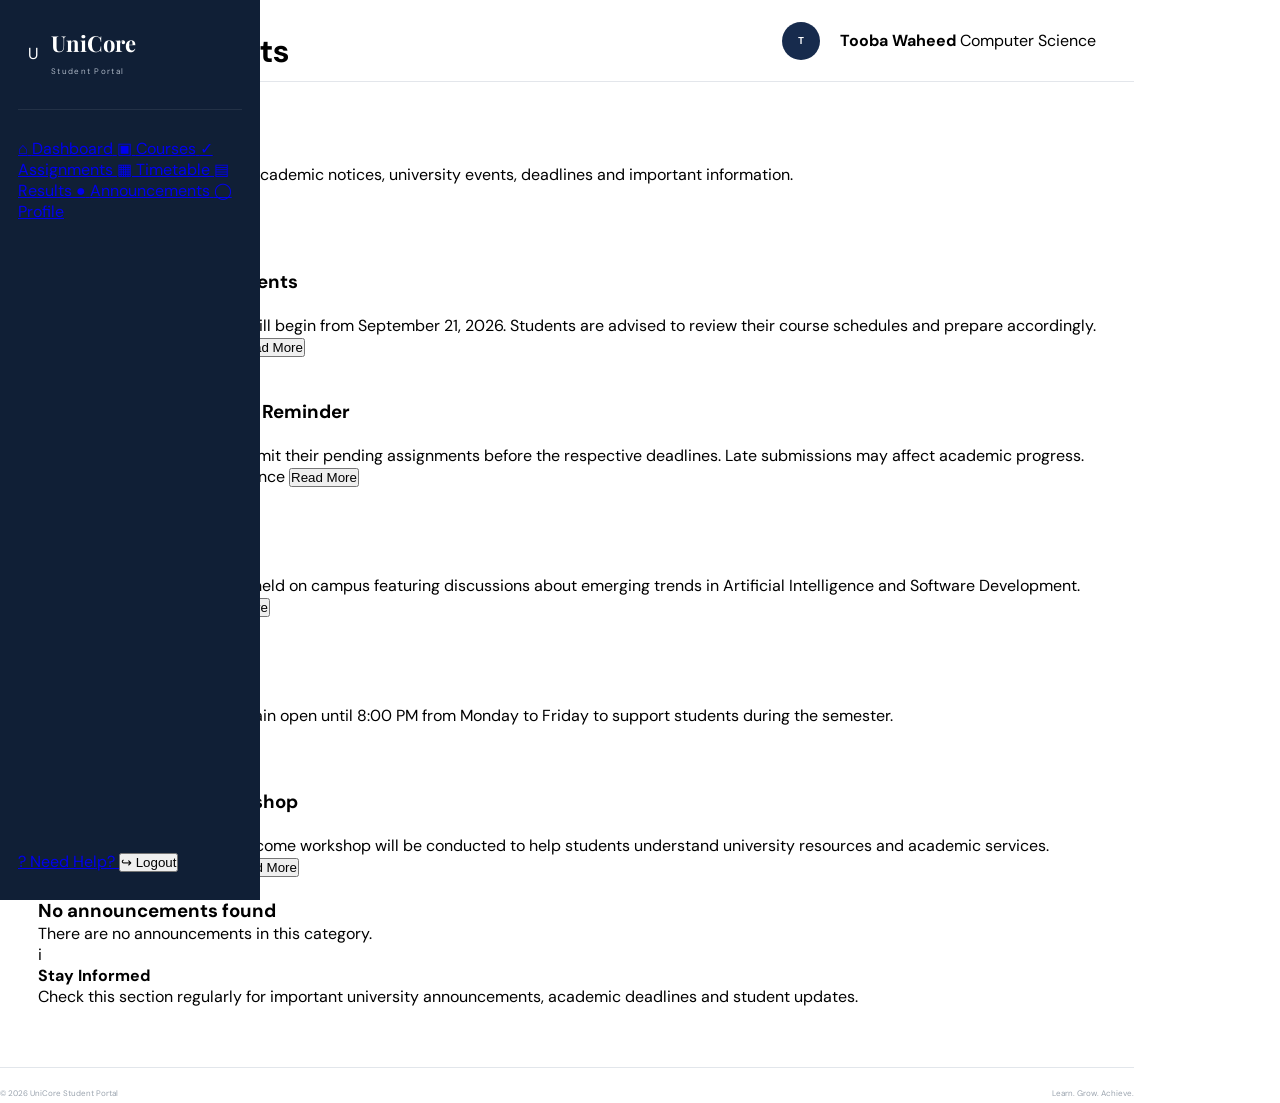
==== announcements.html @ e61fc934 "feat: add UniCore announcements page" ====
<!DOCTYPE html>
<html lang="en">
<head>
    <meta charset="UTF-8">
    <meta name="viewport" content="width=device-width, initial-scale=1.0">

    <title>Announcements | UniCore</title>

    <link rel="preconnect" href="https://fonts.googleapis.com">
    <link rel="preconnect" href="https://fonts.gstatic.com" crossorigin>

    <link href="https://fonts.googleapis.com/css2?family=DM+Sans:wght@400;500;600;700&family=Playfair+Display:wght@600;700&display=swap" rel="stylesheet">

    <link rel="stylesheet" href="style.css">
</head>

<body>

<div class="dashboard-layout">

    <!-- SIDEBAR -->

    <aside class="sidebar" id="sidebar">

        <div class="sidebar-brand">
            <div class="brand-mark">U</div>

            <div>
                <h2>UniCore</h2>
                <span>Student Portal</span>
            </div>
        </div>

        <nav class="sidebar-nav">

            <a href="dashboard.html" class="nav-item">
                <span class="nav-icon">⌂</span>
                <span>Dashboard</span>
            </a>

            <a href="courses.html" class="nav-item">
                <span class="nav-icon">▣</span>
                <span>Courses</span>
            </a>

            <a href="assignments.html" class="nav-item">
                <span class="nav-icon">✓</span>
                <span>Assignments</span>
            </a>

            <a href="timetable.html" class="nav-item">
                <span class="nav-icon">▦</span>
                <span>Timetable</span>
            </a>

            <a href="results.html" class="nav-item">
                <span class="nav-icon">▤</span>
                <span>Results</span>
            </a>

            <a href="announcements.html" class="nav-item active">
                <span class="nav-icon">●</span>
                <span>Announcements</span>
            </a>

            <a href="profile.html" class="nav-item">
                <span class="nav-icon">◯</span>
                <span>Profile</span>
            </a>

        </nav>

        <div class="sidebar-bottom">

            <a href="#" class="nav-item">
                <span class="nav-icon">?</span>
                <span>Need Help?</span>
            </a>

            <button class="logout-button" id="logoutButton">
                <span class="nav-icon">↪</span>
                <span>Logout</span>
            </button>

        </div>

    </aside>


    <!-- MOBILE OVERLAY -->

    <div class="sidebar-overlay" id="sidebarOverlay"></div>


    <!-- MAIN CONTENT -->

    <main class="main-content">

        <!-- HEADER -->

        <header class="dashboard-header">

            <div class="header-left">

                <button class="menu-toggle" id="menuToggle">
                    ☰
                </button>

                <div>
                    <span class="header-label">STUDENT PORTAL</span>
                    <h1>Announcements</h1>
                </div>

            </div>


            <div class="header-profile">

                <div class="mini-avatar">
                    T
                </div>

                <div class="mini-profile-info">
                    <strong>Tooba Waheed</strong>
                    <span>Computer Science</span>
                </div>

            </div>

        </header>


        <!-- PAGE CONTENT -->

        <section class="dashboard-content">

            <!-- INTRO -->

            <div class="announcements-intro">

                <div>
                    <span class="section-label">UNIVERSITY UPDATES</span>

                    <h2>Announcements</h2>

                    <p>
                        Stay updated with the latest academic notices,
                        university events, deadlines and important information.
                    </p>
                </div>

                <div class="announcement-semester">
                    <span>Current Semester</span>
                    <strong>Fall 2026</strong>
                </div>

            </div>


            <!-- FILTER -->

            <div class="announcement-toolbar">

                <div class="announcement-filter">

                    <button class="announcement-filter-btn active" data-filter="all">
                        All
                    </button>

                    <button class="announcement-filter-btn" data-filter="academic">
                        Academic
                    </button>

                    <button class="announcement-filter-btn" data-filter="events">
                        Events
                    </button>

                    <button class="announcement-filter-btn" data-filter="general">
                        General
                    </button>

                </div>

            </div>


            <!-- ANNOUNCEMENTS -->

            <div class="announcements-list" id="announcementsList">


                <!-- ANNOUNCEMENT 1 -->

                <article class="announcement-card" data-category="academic">

                    <div class="announcement-card-icon academic-icon">
                        A
                    </div>

                    <div class="announcement-card-content">

                        <div class="announcement-card-top">

                            <div>
                                <span class="announcement-category">
                                    Academic
                                </span>

                                <h3>
                                    Mid-Semester Assessments
                                </h3>
                            </div>

                            <span class="announcement-date">
                                Sep 03, 2026
                            </span>

                        </div>

                        <p>
                            Mid-semester assessments will begin from
                            September 21, 2026. Students are advised to
                            review their course schedules and prepare
                            accordingly.
                        </p>

                        <div class="announcement-footer">

                            <span>
                                Office of Academic Affairs
                            </span>

                            <button class="announcement-read">
                                Read More
                            </button>

                        </div>

                    </div>

                </article>


                <!-- ANNOUNCEMENT 2 -->

                <article class="announcement-card" data-category="academic">

                    <div class="announcement-card-icon academic-icon">
                        D
                    </div>

                    <div class="announcement-card-content">

                        <div class="announcement-card-top">

                            <div>
                                <span class="announcement-category">
                                    Academic
                                </span>

                                <h3>
                                    Assignment Submission Reminder
                                </h3>
                            </div>

                            <span class="announcement-date">
                                Sep 02, 2026
                            </span>

                        </div>

                        <p>
                            Students are reminded to submit their pending
                            assignments before the respective deadlines.
                            Late submissions may affect academic progress.
                        </p>

                        <div class="announcement-footer">

                            <span>
                                Department of Computer Science
                            </span>

                            <button class="announcement-read">
                                Read More
                            </button>

                        </div>

                    </div>

                </article>


                <!-- ANNOUNCEMENT 3 -->

                <article class="announcement-card" data-category="events">

                    <div class="announcement-card-icon events-icon">
                        E
                    </div>

                    <div class="announcement-card-content">

                        <div class="announcement-card-top">

                            <div>
                                <span class="announcement-category">
                                    Events
                                </span>

                                <h3>
                                    University Tech Seminar
                                </h3>
                            </div>

                            <span class="announcement-date">
                                Sep 01, 2026
                            </span>

                        </div>

                        <p>
                            A technology seminar will be held on campus
                            featuring discussions about emerging trends
                            in Artificial Intelligence and Software
                            Development.
                        </p>

                        <div class="announcement-footer">

                            <span>
                                Student Affairs Office
                            </span>

                            <button class="announcement-read">
                                Read More
                            </button>

                        </div>

                    </div>

                </article>


                <!-- ANNOUNCEMENT 4 -->

                <article class="announcement-card" data-category="general">

                    <div class="announcement-card-icon general-icon">
                        G
                    </div>

                    <div class="announcement-card-content">

                        <div class="announcement-card-top">

                            <div>
                                <span class="announcement-category">
                                    General
                                </span>

                                <h3>
                                    Library Timing Update
                                </h3>
                            </div>

                            <span class="announcement-date">
                                Aug 30, 2026
                            </span>

                        </div>

                        <p>
                            The university library will remain open until
                            8:00 PM from Monday to Friday to support students
                            during the semester.
                        </p>

                        <div class="announcement-footer">

                            <span>
                                University Library
                            </span>

                            <button class="announcement-read">
                                Read More
                            </button>

                        </div>

                    </div>

                </article>


                <!-- ANNOUNCEMENT 5 -->

                <article class="announcement-card" data-category="events">

                    <div class="announcement-card-icon events-icon">
                        W
                    </div>

                    <div class="announcement-card-content">

                        <div class="announcement-card-top">

                            <div>
                                <span class="announcement-category">
                                    Events
                                </span>

                                <h3>
                                    Student Welcome Workshop
                                </h3>
                            </div>

                            <span class="announcement-date">
                                Aug 28, 2026
                            </span>

                        </div>

                        <p>
                            A student orientation and welcome workshop will
                            be conducted to help students understand
                            university resources and academic services.
                        </p>

                        <div class="announcement-footer">

                            <span>
                                Student Support Services
                            </span>

                            <button class="announcement-read">
                                Read More
                            </button>

                        </div>

                    </div>

                </article>


            </div>


            <!-- NO RESULTS -->

            <div class="no-announcements" id="noAnnouncements">

                <div class="no-announcements-icon">
                    !
                </div>

                <h3>No announcements found</h3>

                <p>
                    There are no announcements in this category.
                </p>

            </div>


            <!-- INFORMATION NOTE -->

            <div class="announcement-note">

                <div class="announcement-note-icon">
                    i
                </div>

                <div>

                    <strong>Stay Informed</strong>

                    <p>
                        Check this section regularly for important
                        university announcements, academic deadlines
                        and student updates.
                    </p>

                </div>

            </div>

        </section>


        <!-- FOOTER -->

        <footer class="dashboard-footer">
            <span>© 2026 UniCore Student Portal</span>
            <span>Learn. Grow. Achieve.</span>
        </footer>

    </main>

</div>


<script src="script.js"></script>

</body>
</html>
---- style.css ----
* {
    margin: 0;
    padding: 0;
    box-sizing: border-box;
}

body {
    font-family: "DM Sans", sans-serif;
}

/* ==============================
   LOGIN PAGE
============================== */

.login-body {
    min-height: 100vh;
    background: #f4efe7;
}

.login-page {
    min-height: 100vh;
    display: grid;
    grid-template-columns: 1.05fr 0.95fr;
}


/* ==============================
   LEFT VISUAL SIDE
============================== */

.login-visual {
    position: relative;
    min-height: 100vh;
    background:
        linear-gradient(rgba(20, 31, 48, 0.78), rgba(20, 31, 48, 0.82)),
        url("https://images.unsplash.com/photo-1523050854058-8df90110c9f1?auto=format&fit=crop&w=1400&q=85")
        center / cover no-repeat;
    overflow: hidden;
}

.visual-overlay {
    position: absolute;
    inset: 0;
    background: linear-gradient(
        135deg,
        rgba(16, 31, 50, 0.35),
        rgba(126, 94, 48, 0.20)
    );
}

.visual-content {
    position: relative;
    z-index: 2;
    height: 100%;
    min-height: 100vh;
    padding: 55px;
    display: flex;
    flex-direction: column;
    justify-content: space-between;
}


/* BRAND */

.brand-mark {
    display: flex;
    align-items: center;
    gap: 14px;
}

.brand-logo {
    width: 48px;
    height: 48px;
    border: 1px solid #c8a96b;
    color: #d7bb83;
    display: grid;
    place-items: center;
    font-family: "Playfair Display", serif;
    font-size: 23px;
    font-weight: 700;
}

.brand-mark h1 {
    color: white;
    font-family: "Playfair Display", serif;
    font-size: 27px;
}

.brand-mark p {
    color: #c8a96b;
    font-size: 8px;
    letter-spacing: 2px;
    margin-top: 3px;
}


/* VISUAL TEXT */

.visual-text {
    max-width: 520px;
    margin-bottom: 40px;
}

.visual-text > span {
    color: #d2b77f;
    font-size: 10px;
    font-weight: 700;
    letter-spacing: 2.5px;
}

.visual-text h2 {
    color: white;
    font-family: "Playfair Display", serif;
    font-size: clamp(38px, 4vw, 57px);
    line-height: 1.1;
    margin: 18px 0;
}

.visual-text h2 strong {
    color: #d2b77f;
    font-weight: 600;
    display: block;
}

.visual-text p {
    max-width: 430px;
    color: #c7ced7;
    font-size: 13px;
    line-height: 1.8;
}


/* ==============================
   LOGIN SECTION
============================== */

.login-section {
    min-height: 100vh;
    background: #f4efe7;
    display: flex;
    align-items: center;
    justify-content: center;
    padding: 45px;
}

.login-box {
    width: 100%;
    max-width: 410px;
}


/* MOBILE BRAND */

.mobile-brand {
    display: none;
}


/* HEADING */

.login-heading {
    margin-bottom: 34px;
}

.login-heading > span {
    color: #a17b42;
    font-size: 9px;
    font-weight: 700;
    letter-spacing: 2px;
}

.login-heading h2 {
    color: #172b4d;
    font-family: "Playfair Display", serif;
    font-size: 35px;
    margin-top: 8px;
}

.login-heading p {
    color: #7e8793;
    font-size: 12px;
    margin-top: 7px;
}


/* ==============================
   FORM
============================== */

.form-group {
    margin-bottom: 21px;
}

.form-group label {
    display: block;
    color: #26364b;
    font-size: 11px;
    font-weight: 600;
    margin-bottom: 8px;
}

.form-group input {
    width: 100%;
    height: 48px;
    border: 1px solid #d9d4cc;
    border-radius: 6px;
    background: #fffdf9;
    color: #26364b;
    padding: 0 14px;
    outline: none;
    font-family: "DM Sans", sans-serif;
    font-size: 12px;
    transition: 0.25s ease;
}

.form-group input::placeholder {
    color: #a8a29a;
}

.form-group input:focus {
    border-color: #a17b42;
    box-shadow: 0 0 0 3px rgba(161, 123, 66, 0.08);
}


/* PASSWORD */

.password-label {
    display: flex;
    justify-content: space-between;
    align-items: center;
}

.password-label label {
    margin-bottom: 8px;
}

.password-label a {
    color: #96713f;
    font-size: 9px;
    text-decoration: none;
    margin-bottom: 8px;
}

.password-label a:hover {
    text-decoration: underline;
}

.password-field {
    position: relative;
}

.password-field input {
    padding-right: 62px;
}

.password-toggle {
    position: absolute;
    right: 12px;
    top: 50%;
    transform: translateY(-50%);
    border: none;
    background: transparent;
    color: #96713f;
    cursor: pointer;
    font-family: "DM Sans", sans-serif;
    font-size: 9px;
    font-weight: 600;
}


/* REMEMBER */

.remember-row {
    margin: 5px 0 22px;
}

.remember-label {
    display: flex;
    align-items: center;
    gap: 8px;
    color: #727c89;
    font-size: 10px;
    cursor: pointer;
}

.remember-label input {
    accent-color: #172b4d;
    width: 13px;
    height: 13px;
}


/* LOGIN BUTTON */

.login-btn {
    width: 100%;
    height: 49px;
    border: none;
    border-radius: 6px;
    background: #172b4d;
    color: white;
    font-family: "DM Sans", sans-serif;
    font-size: 11px;
    font-weight: 700;
    letter-spacing: 0.5px;
    cursor: pointer;
    transition: 0.25s ease;
}

.login-btn:hover {
    background: #243d60;
    transform: translateY(-1px);
}


/* MESSAGE */

.login-message {
    min-height: 18px;
    text-align: center;
    font-size: 10px;
    margin-top: 12px;
}


/* ==============================
   FOOTER
============================== */

.login-footer {
    margin-top: 35px;
    padding-top: 20px;
    border-top: 1px solid #ddd7ce;
    text-align: center;
}

.login-footer p {
    color: #8a8f96;
    font-size: 9px;
}

.login-footer a {
    color: #96713f;
    text-decoration: none;
    font-weight: 600;
}

.login-footer span {
    display: block;
    color: #aaa39a;
    font-size: 8px;
    margin-top: 13px;
}


/* ==============================
   DASHBOARD BASIC STYLES
============================== */

.dashboard-body {
    min-height: 100vh;
    background: #f5f6f8;
}

.dashboard-layout {
    min-height: 100vh;
    display: flex;
}

.sidebar {
    width: 260px;
    min-height: 100vh;
    background: #101f36;
    color: white;
    position: fixed;
    left: 0;
    top: 0;
    bottom: 0;
    z-index: 100;
    display: flex;
    flex-direction: column;
    padding: 28px 18px;
}

.sidebar-brand {
    display: flex;
    align-items: center;
    gap: 12px;
    padding: 0 10px 30px;
    border-bottom: 1px solid rgba(255,255,255,0.08);
}

.sidebar-brand .brand-logo {
    width: 42px;
    height: 42px;
    font-size: 20px;
}

.sidebar-brand h2 {
    font-family: "Playfair Display", serif;
    font-size: 22px;
}

.sidebar-brand span {
    color: #aeb8c6;
    font-size: 8px;
    letter-spacing: 1.3px;
}

.sidebar-nav {
    padding-top: 28px;
}

.nav-link {
    color: #aeb8c6;
    text-decoration: none;
    height: 46px;
    display: flex;
    align-items: center;
    gap: 13px;
    padding: 0 13px;
    font-size: 12px;
    margin-bottom: 4px;
}

.nav-link:hover,
.nav-link.active {
    color: white;
    background: rgba(255,255,255,0.06);
}

.nav-link.active {
    border-left: 3px solid #c9b486;
}

.nav-icon {
    width: 20px;
    text-align: center;
}

.sidebar-bottom {
    margin-top: auto;
}

.help-link {
    color: #aeb8c6;
    text-decoration: none;
    display: flex;
    gap: 13px;
    align-items: center;
    padding: 13px;
    font-size: 11px;
    margin-bottom: 10px;
}

.logout-btn {
    width: 100%;
    height: 43px;
    background: transparent;
    border: 1px solid rgba(255,255,255,0.1);
    color: #aeb8c6;
    cursor: pointer;
    display: flex;
    align-items: center;
    gap: 11px;
    padding: 0 13px;
}

.dashboard-main {
    width: calc(100% - 260px);
    margin-left: 260px;
    min-height: 100vh;
}

.dashboard-header {
    height: 82px;
    background: white;
    border-bottom: 1px solid #e3e6eb;
    display: flex;
    align-items: center;
    justify-content: space-between;
    padding: 0 38px;
}

.header-title span {
    color: #a68a5b;
    font-size: 8px;
    letter-spacing: 2px;
}

.header-title h1 {
    color: #172b4d;
    font-family: "Playfair Display", serif;
    font-size: 25px;
    margin-top: 3px;
}

.header-profile {
    display: flex;
    align-items: center;
    gap: 20px;
}

.notification-btn {
    background: transparent;
    border: none;
    color: #526174;
    font-size: 20px;
    cursor: pointer;
}

.student-mini-profile {
    display: flex;
    align-items: center;
    gap: 10px;
}

.mini-avatar {
    width: 38px;
    height: 38px;
    border-radius: 50%;
    background: #172b4d;
    color: white;
    display: grid;
    place-items: center;
    font-size: 10px;
    font-weight: 700;
}

.student-mini-profile strong {
    display: block;
    color: #263348;
    font-size: 11px;
}

.student-mini-profile small {
    display: block;
    color: #8a94a3;
    font-size: 9px;
    margin-top: 3px;
}

.menu-toggle {
    display: none;
}

.sidebar-overlay {
    display: none;
}


/* ==============================
   RESPONSIVE
============================== */

@media (max-width: 850px) {

    .login-page {
        grid-template-columns: 1fr;
    }

    .login-visual {
        display: none;
    }

    .login-section {
        padding: 30px 22px;
    }

    .mobile-brand {
        display: flex;
        align-items: center;
        gap: 11px;
        margin-bottom: 45px;
    }

    .mobile-brand .brand-logo {
        width: 40px;
        height: 40px;
        font-size: 19px;
    }

    .mobile-brand h1 {
        color: #172b4d;
        font-family: "Playfair Display", serif;
        font-size: 22px;
    }

    .mobile-brand p {
        color: #a17b42;
        font-size: 7px;
        letter-spacing: 1.4px;
    }

    .sidebar {
        transform: translateX(-100%);
        transition: 0.3s ease;
    }

    .sidebar.open {
        transform: translateX(0);
    }

    .dashboard-main {
        width: 100%;
        margin-left: 0;
    }

    .menu-toggle {
        display: block;
        border: none;
        background: transparent;
        font-size: 20px;
        cursor: pointer;
    }

    .sidebar-overlay.show {
        display: block;
        position: fixed;
        inset: 0;
        background: rgba(10,20,35,0.45);
        z-index: 90;
    }
}


@media (max-width: 500px) {

    .login-heading h2 {
        font-size: 30px;
    }

    .login-section {
        padding: 25px 18px;
    }

    .login-box {
        max-width: 100%;
    }

    .dashboard-header {
        padding: 0 17px;
    }

    .student-mini-profile div:last-child {
        display: none;
    }
}
/* =========================================
   UNICORE DASHBOARD
========================================= */

.dashboard-content {
    padding: 30px 38px;
}

.welcome-card {
    background: #172b4d;
    color: white;
    border-radius: 14px;
    padding: 28px 30px;
    display: flex;
    align-items: center;
    justify-content: space-between;
    margin-bottom: 22px;
}

.welcome-card > div:first-child > span {
    color: #c9b486;
    font-size: 9px;
    font-weight: 700;
    letter-spacing: 2px;
}

.welcome-card h2 {
    font-family: "Playfair Display", serif;
    font-size: 28px;
    margin: 7px 0;
}

.welcome-card p {
    color: #c5ced9;
    font-size: 12px;
}

.welcome-date {
    text-align: right;
}

.welcome-date span {
    display: block;
    color: #aeb8c6;
    font-size: 8px;
    letter-spacing: 1.5px;
}

.welcome-date strong {
    display: block;
    color: #d2b77f;
    font-family: "Playfair Display", serif;
    font-size: 25px;
    margin-top: 4px;
}


/* STAT CARDS */

.stats-grid {
    display: grid;
    grid-template-columns: repeat(4, 1fr);
    gap: 16px;
    margin-bottom: 22px;
}

.stat-card {
    background: white;
    border: 1px solid #e4e8ed;
    border-radius: 12px;
    padding: 19px;
    display: flex;
    align-items: center;
    gap: 14px;
}

.stat-icon {
    width: 43px;
    height: 43px;
    background: #edf1f5;
    color: #172b4d;
    border-radius: 10px;
    display: grid;
    place-items: center;
    font-weight: 700;
}

.stat-card span {
    display: block;
    color: #8b96a4;
    font-size: 10px;
    margin-bottom: 4px;
}

.stat-card strong {
    color: #172b4d;
    font-size: 22px;
}


/* TWO COLUMNS */

.dashboard-columns {
    display: grid;
    grid-template-columns: 1.25fr 1fr;
    gap: 20px;
    margin-bottom: 20px;
}

.dashboard-card {
    background: white;
    border: 1px solid #e4e8ed;
    border-radius: 13px;
    padding: 22px;
}

.card-heading {
    display: flex;
    align-items: center;
    justify-content: space-between;
    gap: 15px;
    margin-bottom: 20px;
}

.card-heading span {
    color: #a17b42;
    font-size: 8px;
    font-weight: 700;
    letter-spacing: 1.7px;
}

.card-heading h3 {
    color: #172b4d;
    font-family: "Playfair Display", serif;
    font-size: 18px;
    margin-top: 4px;
}

.card-heading a {
    color: #96713f;
    font-size: 9px;
    text-decoration: none;
}

.card-heading a:hover {
    text-decoration: underline;
}


/* CLASSES */

.class-item {
    display: flex;
    align-items: center;
    gap: 15px;
    padding: 14px 0;
    border-top: 1px solid #edf0f3;
}

.class-time {
    width: 53px;
    text-align: center;
}

.class-time strong {
    display: block;
    color: #172b4d;
    font-size: 13px;
}

.class-time span {
    color: #9ba4af;
    font-size: 8px;
}

.class-info {
    flex: 1;
}

.class-info h4 {
    color: #35465a;
    font-size: 11px;
    margin-bottom: 4px;
}

.class-info p {
    color: #929ca8;
    font-size: 9px;
}

.class-status {
    color: #96713f;
    background: #f4eee4;
    padding: 6px 8px;
    border-radius: 15px;
    font-size: 8px;
}


/* ASSIGNMENTS */

.assignment-item {
    display: flex;
    align-items: center;
    gap: 12px;
    padding: 13px 0;
    border-top: 1px solid #edf0f3;
}

.assignment-icon {
    width: 38px;
    height: 38px;
    border-radius: 9px;
    background: #edf1f5;
    color: #172b4d;
    display: grid;
    place-items: center;
    font-size: 9px;
    font-weight: 700;
}

.assignment-info {
    flex: 1;
}

.assignment-info h4 {
    color: #35465a;
    font-size: 11px;
    margin-bottom: 3px;
}

.assignment-info p {
    color: #929ca8;
    font-size: 8px;
}

.assignment-date {
    text-align: right;
}

.assignment-date span {
    display: block;
    color: #9ba4af;
    font-size: 8px;
}

.assignment-date strong {
    color: #172b4d;
    font-size: 10px;
}


/* PROGRESS */

.semester-progress {
    color: #96713f;
    font-size: 18px;
}

.overall-progress {
    margin-bottom: 22px;
}

.progress-label {
    display: flex;
    justify-content: space-between;
    margin-bottom: 7px;
}

.progress-label span {
    color: #7e8997;
    font-size: 10px;
}

.progress-label strong {
    color: #172b4d;
    font-size: 10px;
}

.large-progress-bar,
.small-progress {
    height: 7px;
    background: #edf0f3;
    border-radius: 10px;
    overflow: hidden;
}

.large-progress-bar span,
.small-progress span {
    display: block;
    height: 100%;
    background: #b18a50;
    border-radius: 10px;
}

.progress-subject {
    margin-top: 15px;
}

.progress-subject > div:first-child {
    display: flex;
    justify-content: space-between;
    margin-bottom: 6px;
}

.progress-subject span {
    color: #7e8997;
    font-size: 9px;
}

.progress-subject strong {
    color: #172b4d;
    font-size: 9px;
}


/* ANNOUNCEMENT */

.announcement-content {
    display: flex;
    gap: 13px;
    padding: 16px 0;
}

.announcement-icon {
    min-width: 38px;
    height: 38px;
    border-radius: 9px;
    background: #f4eee4;
    color: #96713f;
    display: grid;
    place-items: center;
    font-weight: 700;
}

.announcement-content h4 {
    color: #35465a;
    font-size: 12px;
    margin-bottom: 6px;
}

.announcement-content p {
    color: #8994a1;
    font-size: 9px;
    line-height: 1.6;
}

.announcement-content small {
    display: block;
    color: #a6adb6;
    font-size: 8px;
    margin-top: 8px;
}

.announcement-link {
    display: block;
    border-top: 1px solid #edf0f3;
    padding-top: 14px;
    color: #96713f;
    text-decoration: none;
    font-size: 9px;
}


/* FOOTER */

.dashboard-footer {
    border-top: 1px solid #e2e6eb;
    margin-top: 30px;
    padding: 20px 0 5px;
    display: flex;
    justify-content: space-between;
    color: #9aa3ae;
    font-size: 8px;
}


/* DASHBOARD RESPONSIVE */

@media (max-width: 1050px) {

    .stats-grid {
        grid-template-columns: repeat(2, 1fr);
    }

    .dashboard-columns {
        grid-template-columns: 1fr;
    }

}


@media (max-width: 700px) {

    .dashboard-content {
        padding: 22px 17px;
    }

    .welcome-card {
        padding: 22px;
        align-items: flex-start;
        flex-direction: column;
        gap: 18px;
    }

    .welcome-date {
        text-align: left;
    }

    .stats-grid {
        grid-template-columns: 1fr 1fr;
    }

}


@media (max-width: 480px) {

    .stats-grid {
        grid-template-columns: 1fr;
    }

    .dashboard-card {
        padding: 17px;
    }

    .class-item {
        gap: 9px;
    }

    .class-status {
        display: none;
    }

    .dashboard-footer {
        flex-direction: column;
        gap: 7px;
    }

}
/* =========================================
   COURSES PAGE
========================================= */

.courses-intro {
    display: flex;
    justify-content: space-between;
    align-items: center;
    gap: 20px;
    margin-bottom: 25px;
}

.courses-intro h2 {
    font-family: "Playfair Display", serif;
    font-size: 30px;
    color: #172b4d;
    margin-bottom: 6px;
}

.courses-intro p {
    color: #718096;
    font-size: 14px;
}

.semester-box {
    background: #172b4d;
    color: white;
    padding: 14px 20px;
    border-radius: 10px;
    text-align: center;
    min-width: 150px;
}

.semester-box span {
    display: block;
    font-size: 11px;
    text-transform: uppercase;
    letter-spacing: 1px;
    opacity: 0.75;
    margin-bottom: 4px;
}

.semester-box strong {
    font-size: 15px;
}


/* COURSE SUMMARY */

.course-summary {
    display: grid;
    grid-template-columns: repeat(4, 1fr);
    gap: 18px;
    margin-bottom: 25px;
}

.course-summary .summary-box {
    background: #ffffff;
    border: 1px solid #e5e9ef;
    border-radius: 12px;
    padding: 20px;
    box-shadow: 0 5px 20px rgba(23, 43, 77, 0.05);
}

.summary-box span {
    display: block;
    color: #718096;
    font-size: 13px;
    margin-bottom: 8px;
}

.summary-box strong {
    color: #172b4d;
    font-size: 25px;
}


/* COURSES TOOLBAR */

.courses-toolbar {
    display: flex;
    justify-content: space-between;
    align-items: center;
    margin-bottom: 20px;
    gap: 15px;
}

.courses-toolbar h3 {
    color: #172b4d;
    font-size: 20px;
}

.course-search {
    width: 280px;
    padding: 11px 15px;
    border: 1px solid #d9dee7;
    border-radius: 8px;
    outline: none;
    font-family: inherit;
    font-size: 14px;
    background: white;
}

.course-search:focus {
    border-color: #172b4d;
}


/* COURSE GRID */

.courses-grid {
    display: grid;
    grid-template-columns: repeat(2, 1fr);
    gap: 20px;
}

.course-card {
    background: #ffffff;
    border: 1px solid #e5e9ef;
    border-radius: 14px;
    padding: 22px;
    box-shadow: 0 5px 20px rgba(23, 43, 77, 0.05);
    transition: 0.3s ease;
}

.course-card:hover {
    transform: translateY(-4px);
    box-shadow: 0 12px 28px rgba(23, 43, 77, 0.10);
}


/* COURSE TOP */

.course-top {
    display: flex;
    align-items: flex-start;
    gap: 15px;
    margin-bottom: 18px;
}

.course-icon {
    width: 48px;
    height: 48px;
    border-radius: 10px;
    background: #f4efe7;
    color: #a17b42;
    display: flex;
    align-items: center;
    justify-content: center;
    font-size: 20px;
    flex-shrink: 0;
}

.course-info {
    flex: 1;
}

.course-info h4 {
    color: #172b4d;
    font-size: 17px;
    margin-bottom: 5px;
}

.course-info p {
    color: #718096;
    font-size: 13px;
}


/* STATUS */

.course-status {
    padding: 5px 9px;
    border-radius: 20px;
    background: #edf4ef;
    color: #3c6e47;
    font-size: 10px;
    font-weight: 600;
    text-transform: uppercase;
    white-space: nowrap;
}

.course-status.completed {
    background: #f4efe7;
    color: #8a6737;
}


/* COURSE DETAILS */

.course-details {
    display: grid;
    grid-template-columns: 1fr 1fr;
    gap: 12px;
    padding: 15px 0;
    border-top: 1px solid #edf0f4;
    border-bottom: 1px solid #edf0f4;
}

.course-detail {
    font-size: 12px;
    color: #718096;
}

.course-detail strong {
    display: block;
    color: #172b4d;
    font-size: 13px;
    margin-top: 3px;
}


/* PROGRESS */

.course-progress {
    margin-top: 17px;
}

.course-progress-header {
    display: flex;
    justify-content: space-between;
    margin-bottom: 7px;
    font-size: 12px;
    color: #718096;
}

.course-progress-header strong {
    color: #172b4d;
}

.progress-track {
    height: 7px;
    background: #e9edf2;
    border-radius: 10px;
    overflow: hidden;
}

.progress-fill {
    height: 100%;
    background: #a17b42;
    border-radius: 10px;
}


/* COURSE BUTTON */

.course-button {
    width: 100%;
    margin-top: 17px;
    padding: 10px;
    border: 1px solid #172b4d;
    background: transparent;
    color: #172b4d;
    border-radius: 7px;
    font-family: inherit;
    font-weight: 600;
    cursor: pointer;
    transition: 0.3s ease;
}

.course-button:hover {
    background: #172b4d;
    color: white;
}

.completed-label {
    display: block;
    text-align: center;
    margin-top: 17px;
    padding: 10px;
    background: #f7f3ec;
    color: #8a6737;
    border-radius: 7px;
    font-size: 13px;
    font-weight: 600;
}


/* NO COURSES */

#noCourses {
    display: none;
    text-align: center;
    padding: 40px;
    color: #718096;
    background: white;
    border-radius: 12px;
    border: 1px solid #e5e9ef;
}


/* RESPONSIVE */

@media (max-width: 1000px) {

    .course-summary {
        grid-template-columns: repeat(2, 1fr);
    }

    .courses-grid {
        grid-template-columns: 1fr;
    }
}

@media (max-width: 700px) {

    .courses-intro {
        flex-direction: column;
        align-items: flex-start;
    }

    .semester-box {
        width: 100%;
    }

    .courses-toolbar {
        flex-direction: column;
        align-items: stretch;
    }

    .course-search {
        width: 100%;
    }
}

@media (max-width: 500px) {

    .course-summary {
        grid-template-columns: 1fr 1fr;
        gap: 10px;
    }

    .course-summary .summary-box {
        padding: 15px;
    }

    .summary-box strong {
        font-size: 21px;
    }

    .course-card {
        padding: 17px;
    }

    .course-top {
        flex-wrap: wrap;
    }

    .course-status {
        margin-left: auto;
    }

    .course-details {
        grid-template-columns: 1fr;
    }
}
/* =========================================
   ASSIGNMENTS PAGE
========================================= */

.assignments-intro {
    display: flex;
    justify-content: space-between;
    align-items: center;
    gap: 20px;
    margin-bottom: 25px;
}

.assignments-intro h2 {
    font-family: "Playfair Display", serif;
    font-size: 30px;
    color: #172b4d;
    margin-bottom: 6px;
}

.assignments-intro p {
    color: #718096;
    font-size: 14px;
}

.assignment-semester {
    background: #172b4d;
    color: white;
    padding: 14px 20px;
    border-radius: 10px;
    text-align: center;
    min-width: 150px;
}

.assignment-semester span {
    display: block;
    font-size: 11px;
    text-transform: uppercase;
    letter-spacing: 1px;
    opacity: 0.75;
    margin-bottom: 4px;
}

.assignment-semester strong {
    font-size: 15px;
}


/* ASSIGNMENT SUMMARY */

.assignment-summary {
    display: grid;
    grid-template-columns: repeat(4, 1fr);
    gap: 18px;
    margin-bottom: 25px;
}

.assignment-summary-box {
    background: #ffffff;
    border: 1px solid #e5e9ef;
    border-radius: 12px;
    padding: 20px;
    box-shadow: 0 5px 20px rgba(23, 43, 77, 0.05);
}

.assignment-summary-box span {
    display: block;
    color: #718096;
    font-size: 13px;
    margin-bottom: 8px;
}

.assignment-summary-box strong {
    color: #172b4d;
    font-size: 25px;
}


/* ASSIGNMENTS HEADING */

.assignments-heading {
    display: flex;
    justify-content: space-between;
    align-items: center;
    gap: 15px;
    margin-bottom: 20px;
}

.assignments-heading h3 {
    color: #172b4d;
    font-size: 20px;
    margin-bottom: 4px;
}

.assignments-heading p {
    color: #718096;
    font-size: 13px;
}

#assignmentFilter {
    padding: 10px 14px;
    border: 1px solid #d9dee7;
    border-radius: 8px;
    background: white;
    color: #172b4d;
    font-family: inherit;
    outline: none;
    cursor: pointer;
}


/* ASSIGNMENT GRID */

.assignments-grid {
    display: grid;
    grid-template-columns: repeat(2, 1fr);
    gap: 20px;
}

.assignment-card {
    background: #ffffff;
    border: 1px solid #e5e9ef;
    border-radius: 14px;
    padding: 22px;
    box-shadow: 0 5px 20px rgba(23, 43, 77, 0.05);
    transition: 0.3s ease;
}

.assignment-card:hover {
    transform: translateY(-4px);
    box-shadow: 0 12px 28px rgba(23, 43, 77, 0.10);
}


/* CARD TOP */

.assignment-card-top {
    display: flex;
    justify-content: space-between;
    align-items: center;
    margin-bottom: 18px;
}

.assignment-icon {
    width: 48px;
    height: 48px;
    border-radius: 10px;
    background: #f4efe7;
    color: #a17b42;
    display: flex;
    align-items: center;
    justify-content: center;
    font-size: 14px;
    font-weight: 700;
}


/* STATUS */

.assignment-status {
    padding: 6px 10px;
    border-radius: 20px;
    font-size: 10px;
    font-weight: 600;
    text-transform: uppercase;
}

.assignment-status.pending {
    background: #fff4df;
    color: #9a6b18;
}

.assignment-status.submitted {
    background: #edf4f9;
    color: #41647f;
}

.assignment-status.completed {
    background: #edf4ef;
    color: #3c6e47;
}


/* CARD CONTENT */

.assignment-course {
    color: #a17b42;
    font-size: 11px;
    font-weight: 600;
    letter-spacing: 0.3px;
}

.assignment-card-content h4 {
    color: #172b4d;
    font-size: 18px;
    margin: 7px 0;
}

.assignment-card-content p {
    color: #718096;
    font-size: 13px;
    line-height: 1.6;
}


/* META */

.assignment-meta {
    display: grid;
    grid-template-columns: 1fr 1fr;
    gap: 15px;
    margin-top: 18px;
    padding: 15px 0;
    border-top: 1px solid #edf0f4;
    border-bottom: 1px solid #edf0f4;
}

.assignment-meta span {
    display: block;
    color: #718096;
    font-size: 11px;
    margin-bottom: 4px;
}

.assignment-meta strong {
    color: #172b4d;
    font-size: 13px;
}


/* ACTION BUTTON */

.assignment-action {
    width: 100%;
    margin-top: 17px;
    padding: 10px;
    border: 1px solid #172b4d;
    background: transparent;
    color: #172b4d;
    border-radius: 7px;
    font-family: inherit;
    font-weight: 600;
    cursor: pointer;
    transition: 0.3s ease;
}

.assignment-action:hover {
    background: #172b4d;
    color: white;
}


/* NO ASSIGNMENTS */

#noAssignments {
    display: none;
    text-align: center;
    padding: 40px;
    margin-top: 20px;
    color: #718096;
    background: white;
    border: 1px solid #e5e9ef;
    border-radius: 12px;
}


/* RESPONSIVE */

@media (max-width: 1000px) {

    .assignment-summary {
        grid-template-columns: repeat(2, 1fr);
    }

    .assignments-grid {
        grid-template-columns: 1fr;
    }
}

@media (max-width: 700px) {

    .assignments-intro {
        flex-direction: column;
        align-items: flex-start;
    }

    .assignment-semester {
        width: 100%;
    }

    .assignments-heading {
        flex-direction: column;
        align-items: stretch;
    }

    #assignmentFilter {
        width: 100%;
    }
}

@media (max-width: 500px) {

    .assignment-summary {
        gap: 10px;
    }

    .assignment-summary-box {
        padding: 15px;
    }

    .assignment-summary-box strong {
        font-size: 21px;
    }

    .assignment-card {
        padding: 17px;
    }

    .assignment-meta {
        grid-template-columns: 1fr;
    }
}
/* =========================================
   TIMETABLE PAGE
========================================= */

.timetable-intro {
    display: flex;
    justify-content: space-between;
    align-items: center;
    gap: 20px;
    margin-bottom: 25px;
}

.timetable-intro h2 {
    font-family: "Playfair Display", serif;
    font-size: 30px;
    color: #172b4d;
    margin-bottom: 6px;
}

.timetable-intro p {
    color: #718096;
    font-size: 14px;
}

.timetable-semester {
    background: #172b4d;
    color: white;
    padding: 14px 20px;
    border-radius: 10px;
    text-align: center;
    min-width: 150px;
}

.timetable-semester span {
    display: block;
    font-size: 11px;
    text-transform: uppercase;
    letter-spacing: 1px;
    opacity: 0.75;
    margin-bottom: 4px;
}

.timetable-semester strong {
    font-size: 15px;
}


/* TODAY CLASS */

.today-class-card {
    display: flex;
    align-items: center;
    gap: 18px;
    background: #172b4d;
    color: white;
    padding: 22px;
    border-radius: 14px;
    margin-bottom: 25px;
    box-shadow: 0 8px 25px rgba(23, 43, 77, 0.12);
}

.today-class-icon {
    width: 62px;
    height: 62px;
    border-radius: 12px;
    background: #a17b42;
    display: flex;
    align-items: center;
    justify-content: center;
    font-size: 10px;
    font-weight: 700;
    letter-spacing: 1px;
    flex-shrink: 0;
}

.today-class-info {
    flex: 1;
}

.today-class-info span {
    font-size: 11px;
    text-transform: uppercase;
    letter-spacing: 1px;
    opacity: 0.7;
}

.today-class-info h3 {
    font-size: 18px;
    margin: 5px 0;
}

.today-class-info p {
    font-size: 13px;
    opacity: 0.75;
}

.today-class-time {
    text-align: right;
}

.today-class-time strong {
    display: block;
    font-size: 28px;
}

.today-class-time span {
    font-size: 11px;
    opacity: 0.7;
}


/* TIMETABLE SECTION */

.timetable-section {
    background: #ffffff;
    border: 1px solid #e5e9ef;
    border-radius: 14px;
    padding: 22px;
    box-shadow: 0 5px 20px rgba(23, 43, 77, 0.05);
}

.timetable-heading {
    display: flex;
    justify-content: space-between;
    align-items: center;
    gap: 15px;
    margin-bottom: 20px;
}

.timetable-heading h3 {
    color: #172b4d;
    font-size: 20px;
    margin-bottom: 4px;
}

.timetable-heading p {
    color: #718096;
    font-size: 13px;
}

.print-timetable {
    padding: 10px 16px;
    border: 1px solid #172b4d;
    background: transparent;
    color: #172b4d;
    border-radius: 7px;
    font-family: inherit;
    font-weight: 600;
    cursor: pointer;
    transition: 0.3s ease;
}

.print-timetable:hover {
    background: #172b4d;
    color: white;
}


/* TABLE */

.timetable-wrapper {
    width: 100%;
    overflow-x: auto;
}

.timetable {
    width: 100%;
    min-width: 850px;
    border-collapse: collapse;
}

.timetable th {
    background: #172b4d;
    color: white;
    padding: 14px 12px;
    font-size: 12px;
    font-weight: 600;
    text-align: left;
}

.timetable th:first-child {
    border-radius: 8px 0 0 0;
}

.timetable th:last-child {
    border-radius: 0 8px 0 0;
}

.timetable td {
    border-bottom: 1px solid #edf0f4;
    padding: 10px;
    vertical-align: top;
}

.time-cell {
    width: 100px;
    color: #172b4d;
    font-weight: 600;
    font-size: 12px;
    white-space: nowrap;
}


/* CLASS BOX */

.class-box {
    min-height: 75px;
    background: #f7f8fa;
    border-left: 3px solid #a17b42;
    border-radius: 7px;
    padding: 10px;
    transition: 0.25s ease;
}

.class-box:hover {
    background: #f4efe7;
}

.class-box strong {
    display: block;
    color: #172b4d;
    font-size: 12px;
    line-height: 1.4;
    margin-bottom: 5px;
}

.class-box span {
    display: block;
    color: #718096;
    font-size: 10px;
    margin-bottom: 3px;
}

.class-box small {
    color: #8a6737;
    font-size: 10px;
}

.class-box.empty {
    border-left: none;
    background: transparent;
    color: #c2c8d0;
    display: flex;
    align-items: center;
    justify-content: center;
    min-height: 75px;
}


/* NOTES */

.schedule-notes {
    display: grid;
    grid-template-columns: 1fr 1fr;
    gap: 18px;
    margin-top: 20px;
}

.schedule-note {
    background: #ffffff;
    border: 1px solid #e5e9ef;
    border-radius: 10px;
    padding: 17px;
}

.schedule-note strong {
    display: block;
    color: #172b4d;
    font-size: 13px;
    margin-bottom: 5px;
}

.schedule-note span {
    color: #718096;
    font-size: 12px;
    line-height: 1.5;
}


/* RESPONSIVE */

@media (max-width: 700px) {

    .timetable-intro {
        flex-direction: column;
        align-items: flex-start;
    }

    .timetable-semester {
        width: 100%;
    }

    .today-class-card {
        padding: 17px;
    }

    .today-class-icon {
        width: 52px;
        height: 52px;
    }

    .today-class-info h3 {
        font-size: 15px;
    }

    .today-class-time strong {
        font-size: 22px;
    }

    .timetable-heading {
        flex-direction: column;
        align-items: stretch;
    }

    .print-timetable {
        width: 100%;
    }

    .schedule-notes {
        grid-template-columns: 1fr;
    }
}

@media (max-width: 500px) {

    .today-class-card {
        align-items: flex-start;
    }

    .today-class-time {
        display: none;
    }

    .timetable-section {
        padding: 15px;
    }
}


/* PRINT */

@media print {

    .sidebar,
    .dashboard-header,
    .print-timetable,
    .dashboard-footer,
    .sidebar-overlay {
        display: none !important;
    }

    .dashboard-content {
        margin: 0;
        width: 100%;
    }

    .timetable-section {
        box-shadow: none;
        border: none;
    }
}
/* =========================================
   RESULTS PAGE
========================================= */

.results-intro {
    display: flex;
    justify-content: space-between;
    align-items: center;
    gap: 20px;
    margin-bottom: 25px;
}

.results-intro h2 {
    font-family: "Playfair Display", serif;
    font-size: 30px;
    color: #172b4d;
    margin-bottom: 6px;
}

.results-intro p {
    color: #718096;
    font-size: 14px;
}

.results-semester {
    background: #172b4d;
    color: white;
    padding: 14px 20px;
    border-radius: 10px;
    text-align: center;
    min-width: 150px;
}

.results-semester span {
    display: block;
    font-size: 11px;
    text-transform: uppercase;
    letter-spacing: 1px;
    opacity: 0.75;
    margin-bottom: 4px;
}

.results-semester strong {
    font-size: 15px;
}


/* RESULT SUMMARY */

.results-summary {
    display: grid;
    grid-template-columns: repeat(4, 1fr);
    gap: 18px;
    margin-bottom: 25px;
}

.result-summary-box {
    background: #ffffff;
    border: 1px solid #e5e9ef;
    border-radius: 12px;
    padding: 20px;
    box-shadow: 0 5px 20px rgba(23, 43, 77, 0.05);
}

.result-summary-box span {
    display: block;
    color: #718096;
    font-size: 13px;
    margin-bottom: 8px;
}

.result-summary-box strong {
    display: block;
    color: #172b4d;
    font-size: 25px;
    margin-bottom: 4px;
}

.result-summary-box small {
    color: #9aa3af;
    font-size: 11px;
}


/* PERFORMANCE */

.semester-performance {
    background: #ffffff;
    border: 1px solid #e5e9ef;
    border-radius: 14px;
    padding: 22px;
    box-shadow: 0 5px 20px rgba(23, 43, 77, 0.05);
}

.results-heading {
    display: flex;
    justify-content: space-between;
    align-items: center;
    gap: 15px;
    margin-bottom: 20px;
}

.results-heading h3 {
    color: #172b4d;
    font-size: 20px;
    margin-bottom: 4px;
}

.results-heading p {
    color: #718096;
    font-size: 13px;
}

.print-results {
    padding: 10px 16px;
    border: 1px solid #172b4d;
    background: transparent;
    color: #172b4d;
    border-radius: 7px;
    font-family: inherit;
    font-weight: 600;
    cursor: pointer;
    transition: 0.3s ease;
}

.print-results:hover {
    background: #172b4d;
    color: white;
}


/* RESULTS TABLE */

.results-table-wrapper {
    width: 100%;
    overflow-x: auto;
}

.results-table {
    width: 100%;
    min-width: 800px;
    border-collapse: collapse;
}

.results-table th {
    background: #172b4d;
    color: white;
    padding: 14px 12px;
    text-align: left;
    font-size: 12px;
    font-weight: 600;
}

.results-table th:first-child {
    border-radius: 8px 0 0 0;
}

.results-table th:last-child {
    border-radius: 0 8px 0 0;
}

.results-table td {
    padding: 15px 12px;
    border-bottom: 1px solid #edf0f4;
    color: #4a5568;
    font-size: 12px;
    vertical-align: middle;
}

.results-table td strong {
    display: block;
    color: #172b4d;
    font-size: 13px;
    margin-bottom: 3px;
}

.results-table td span:not(.grade):not(.result-status) {
    color: #9aa3af;
    font-size: 10px;
}


/* GRADES */

.grade {
    display: inline-flex;
    align-items: center;
    justify-content: center;
    width: 30px;
    height: 30px;
    border-radius: 7px;
    font-weight: 700;
    font-size: 12px;
}

.grade-a {
    background: #edf4ef;
    color: #3c6e47;
}

.grade-b {
    background: #edf4f9;
    color: #41647f;
}

.grade-c {
    background: #fff4df;
    color: #9a6b18;
}


/* RESULT STATUS */

.result-status {
    display: inline-block;
    padding: 6px 9px;
    border-radius: 20px;
    font-size: 10px;
    font-weight: 600;
    white-space: nowrap;
}

.result-status.progress {
    background: #edf4f9;
    color: #41647f;
}

.result-status.completed {
    background: #edf4ef;
    color: #3c6e47;
}

.completed-result {
    background: #fcfbf8;
}


/* GPA SECTION */

.gpa-section {
    display: grid;
    grid-template-columns: 1.5fr 1fr;
    gap: 20px;
    margin-top: 20px;
}

.gpa-card,
.performance-note {
    background: #ffffff;
    border: 1px solid #e5e9ef;
    border-radius: 14px;
    padding: 22px;
    box-shadow: 0 5px 20px rgba(23, 43, 77, 0.05);
}

.gpa-card-heading {
    display: flex;
    justify-content: space-between;
    align-items: center;
    gap: 15px;
    margin-bottom: 20px;
}

.gpa-card-heading h3 {
    color: #172b4d;
    font-size: 19px;
    margin-bottom: 4px;
}

.gpa-card-heading p {
    color: #718096;
    font-size: 12px;
}

.gpa-card-heading > strong {
    color: #a17b42;
    font-size: 18px;
}


/* GPA PROGRESS */

.gpa-progress-track {
    height: 10px;
    background: #e9edf2;
    border-radius: 10px;
    overflow: hidden;
}

.gpa-progress-fill {
    width: 84.5%;
    height: 100%;
    background: #a17b42;
    border-radius: 10px;
}

.gpa-scale {
    display: flex;
    justify-content: space-between;
    margin-top: 8px;
}

.gpa-scale span {
    color: #9aa3af;
    font-size: 10px;
}


/* PERFORMANCE NOTE */

.performance-note {
    background: #f7f8fa;
}

.note-label {
    display: inline-block;
    color: #a17b42;
    font-size: 10px;
    font-weight: 700;
    letter-spacing: 1px;
    margin-bottom: 10px;
}

.performance-note h4 {
    color: #172b4d;
    font-size: 17px;
    margin-bottom: 8px;
}

.performance-note p {
    color: #718096;
    font-size: 12px;
    line-height: 1.7;
}


/* RESPONSIVE */

@media (max-width: 1000px) {

    .results-summary {
        grid-template-columns: repeat(2, 1fr);
    }

    .gpa-section {
        grid-template-columns: 1fr;
    }
}

@media (max-width: 700px) {

    .results-intro {
        flex-direction: column;
        align-items: flex-start;
    }

    .results-semester {
        width: 100%;
    }

    .results-heading {
        flex-direction: column;
        align-items: stretch;
    }

    .print-results {
        width: 100%;
    }
}

@media (max-width: 500px) {

    .results-summary {
        gap: 10px;
    }

    .result-summary-box {
        padding: 15px;
    }

    .result-summary-box strong {
        font-size: 21px;
    }

    .semester-performance,
    .gpa-card,
    .performance-note {
        padding: 16px;
    }

    .gpa-card-heading {
        align-items: flex-start;
        flex-direction: column;
    }
}


/* PRINT RESULTS */

@media print {

    .sidebar,
    .dashboard-header,
    .print-results,
    .dashboard-footer,
    .sidebar-overlay {
        display: none !important;
    }

    .dashboard-content {
        margin: 0;
        width: 100%;
    }

    .semester-performance,
    .gpa-card,
    .performance-note {
        box-shadow: none;
        border: none;
    }
}
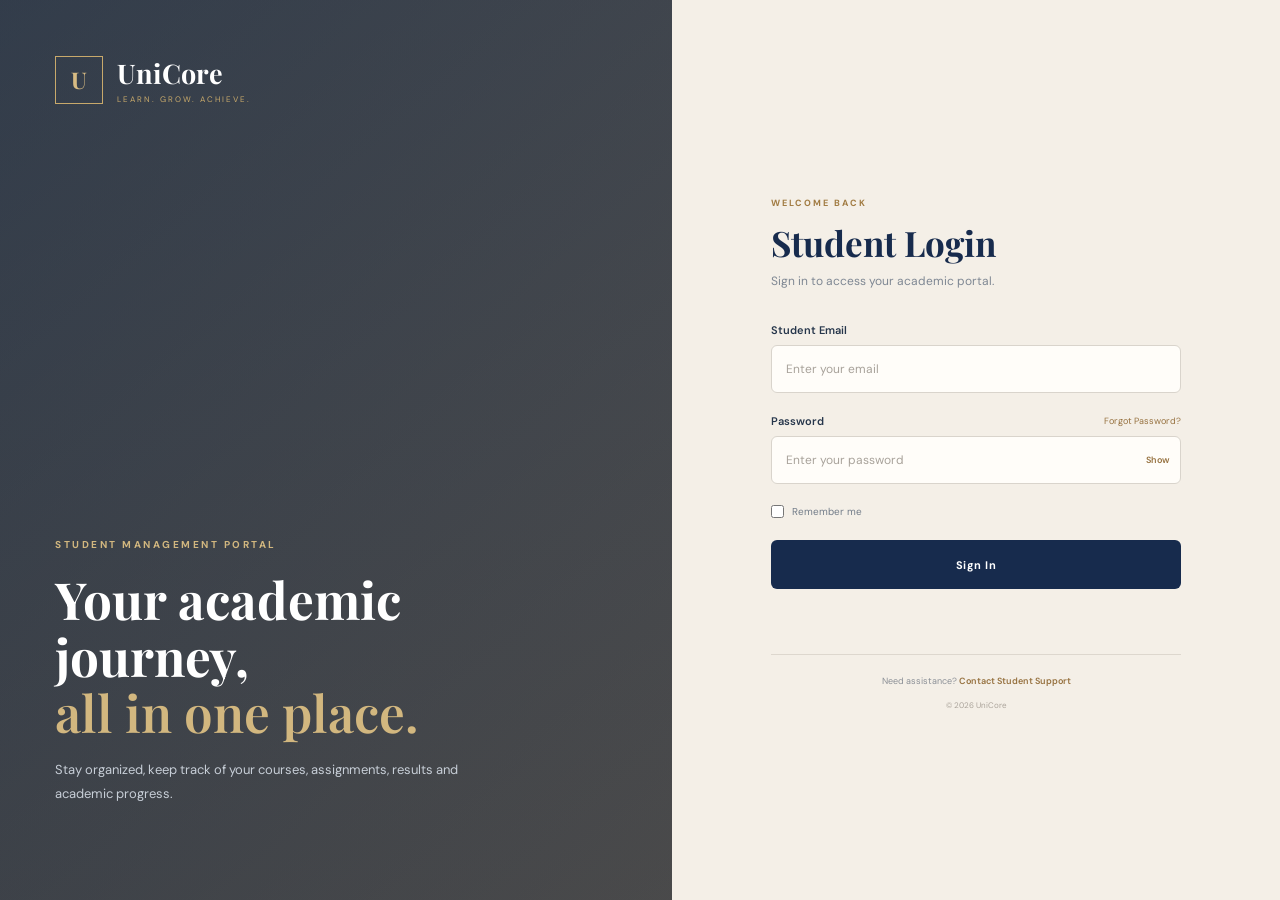
==== commit 19e86b73: "feat: complete UniCore announcements navigation Updated the announcements page layout and content fo" ====
--- a/announcements.html
+++ b/announcements.html
@@ -16,70 +16,80 @@
 
 <body>
 
-<div class="dashboard-layout">
+<div class="portal">
 
     <!-- SIDEBAR -->
-
     <aside class="sidebar" id="sidebar">
 
         <div class="sidebar-brand">
-            <div class="brand-mark">U</div>
+
+            <div class="brand-mark">
+                U
+            </div>
 
             <div>
                 <h2>UniCore</h2>
                 <span>Student Portal</span>
             </div>
+
         </div>
 
+
         <nav class="sidebar-nav">
 
-            <a href="dashboard.html" class="nav-item">
-                <span class="nav-icon">⌂</span>
-                <span>Dashboard</span>
-            </a>
-
-            <a href="courses.html" class="nav-item">
-                <span class="nav-icon">▣</span>
-                <span>Courses</span>
-            </a>
-
-            <a href="assignments.html" class="nav-item">
-                <span class="nav-icon">✓</span>
-                <span>Assignments</span>
-            </a>
-
-            <a href="timetable.html" class="nav-item">
-                <span class="nav-icon">▦</span>
-                <span>Timetable</span>
-            </a>
-
-            <a href="results.html" class="nav-item">
-                <span class="nav-icon">▤</span>
-                <span>Results</span>
-            </a>
-
-            <a href="announcements.html" class="nav-item active">
-                <span class="nav-icon">●</span>
-                <span>Announcements</span>
-            </a>
-
-            <a href="profile.html" class="nav-item">
-                <span class="nav-icon">◯</span>
-                <span>Profile</span>
+            <p class="nav-title">MAIN MENU</p>
+
+            <a href="dashboard.html">
+                <span>⌂</span>
+                Dashboard
+            </a>
+
+            <a href="courses.html">
+                <span>▣</span>
+                Courses
+            </a>
+
+            <a href="assignments.html">
+                <span>✓</span>
+                Assignments
+            </a>
+
+            <a href="timetable.html">
+                <span>▦</span>
+                Timetable
+            </a>
+
+            <a href="results.html">
+                <span>▤</span>
+                Results
+            </a>
+
+            <a href="announcements.html" class="active">
+                <span>◉</span>
+                Announcements
+            </a>
+
+
+            <p class="nav-title">ACCOUNT</p>
+
+            <a href="profile.html">
+                <span>◎</span>
+                Profile
+            </a>
+
+            <a href="help.html">
+                <span>?</span>
+                Help & Support
             </a>
 
         </nav>
 
+
         <div class="sidebar-bottom">
 
-            <a href="#" class="nav-item">
-                <span class="nav-icon">?</span>
-                <span>Need Help?</span>
-            </a>
-
             <button class="logout-button" id="logoutButton">
-                <span class="nav-icon">↪</span>
-                <span>Logout</span>
+                <span>↪</span>
+                Logout
             </button>
 
         </div>
@@ -88,94 +98,136 @@
 
 
     <!-- MOBILE OVERLAY -->
-
     <div class="sidebar-overlay" id="sidebarOverlay"></div>
 
 
     <!-- MAIN CONTENT -->
-
     <main class="main-content">
 
+
         <!-- HEADER -->
-
-        <header class="dashboard-header">
-
-            <div class="header-left">
-
-                <button class="menu-toggle" id="menuToggle">
-                    ☰
-                </button>
+        <header class="top-header">
+
+            <button class="menu-toggle" id="menuToggle">
+                ☰
+            </button>
+
+
+            <div class="header-title">
+
+                <span>STUDENT PORTAL</span>
+
+                <h1>Announcements</h1>
+
+            </div>
+
+
+            <div class="header-profile">
+
+                <div class="mini-profile">
+
+                    <div class="mini-avatar">
+                        T
+                    </div>
+
+                    <div>
+
+                        <strong>
+                            Tooba Waheed
+                        </strong>
+
+                        <span>
+                            Computer Science
+                        </span>
+
+                    </div>
+
+                </div>
+
+            </div>
+
+        </header>
+
+
+        <!-- PAGE CONTENT -->
+        <section class="dashboard-content">
+
+
+            <!-- INTRO -->
+            <div class="announcements-intro">
 
                 <div>
-                    <span class="header-label">STUDENT PORTAL</span>
-                    <h1>Announcements</h1>
-                </div>
-
-            </div>
-
-
-            <div class="header-profile">
-
-                <div class="mini-avatar">
-                    T
-                </div>
-
-                <div class="mini-profile-info">
-                    <strong>Tooba Waheed</strong>
-                    <span>Computer Science</span>
-                </div>
-
-            </div>
-
-        </header>
-
-
-        <!-- PAGE CONTENT -->
-
-        <section class="dashboard-content">
-
-            <!-- INTRO -->
-
-            <div class="announcements-intro">
+
+                    <span class="section-label">
+                        UNIVERSITY UPDATES
+                    </span>
+
+                    <h2>
+                        Announcements
+                    </h2>
+
+                    <p>
+                        Stay updated with important academic,
+                        university and student-related information.
+                    </p>
+
+                </div>
+
+
+                <div class="announcement-semester">
+
+                    <span>
+                        Current Semester
+                    </span>
+
+                    <strong>
+                        Fall 2026
+                    </strong>
+
+                </div>
+
+            </div>
+
+
+            <!-- FILTER -->
+            <div class="announcement-toolbar">
 
                 <div>
-                    <span class="section-label">UNIVERSITY UPDATES</span>
-
-                    <h2>Announcements</h2>
-
-                    <p>
-                        Stay updated with the latest academic notices,
-                        university events, deadlines and important information.
-                    </p>
-                </div>
-
-                <div class="announcement-semester">
-                    <span>Current Semester</span>
-                    <strong>Fall 2026</strong>
-                </div>
-
-            </div>
-
-
-            <!-- FILTER -->
-
-            <div class="announcement-toolbar">
+
+                    <span class="section-label">
+                        FILTER BY CATEGORY
+                    </span>
+
+                </div>
+
 
                 <div class="announcement-filter">
 
-                    <button class="announcement-filter-btn active" data-filter="all">
+                    <button
+                        class="announcement-filter-btn active"
+                        data-filter="all"
+                    >
                         All
                     </button>
 
-                    <button class="announcement-filter-btn" data-filter="academic">
+                    <button
+                        class="announcement-filter-btn"
+                        data-filter="academic"
+                    >
                         Academic
                     </button>
 
-                    <button class="announcement-filter-btn" data-filter="events">
+                    <button
+                        class="announcement-filter-btn"
+                        data-filter="events"
+                    >
                         Events
                     </button>
 
-                    <button class="announcement-filter-btn" data-filter="general">
+                    <button
+                        class="announcement-filter-btn"
+                        data-filter="general"
+                    >
                         General
                     </button>
 
@@ -185,54 +237,131 @@
 
 
             <!-- ANNOUNCEMENTS -->
-
-            <div class="announcements-list" id="announcementsList">
+            <section class="announcements-list" id="announcementsList">
 
 
                 <!-- ANNOUNCEMENT 1 -->
-
-                <article class="announcement-card" data-category="academic">
-
-                    <div class="announcement-card-icon academic-icon">
-                        A
+                <article
+                    class="announcement-card"
+                    data-category="academic"
+                >
+
+                    <div class="announcement-card-top">
+
+                        <div class="announcement-icon academic-icon">
+                            A
+                        </div>
+
+                        <div class="announcement-card-content">
+
+                            <div class="announcement-card-heading">
+
+                                <div>
+
+                                    <span class="announcement-category">
+                                        Academic
+                                    </span>
+
+                                    <h3>
+                                        Mid-Semester Assessments
+                                    </h3>
+
+                                </div>
+
+                                <span class="announcement-date">
+                                    Sep 03, 2026
+                                </span>
+
+                            </div>
+
+
+                            <p>
+                                Mid-semester assessments will begin
+                                from September 21, 2026. Students are
+                                advised to review their course material
+                                and assessment schedules in advance.
+                            </p>
+
+
+                            <div class="announcement-card-footer">
+
+                                <span>
+                                    Important Academic Update
+                                </span>
+
+                                <button
+                                    class="announcement-read"
+                                    type="button"
+                                >
+                                    Read More
+                                </button>
+
+                            </div>
+
+                        </div>
+
                     </div>
 
-                    <div class="announcement-card-content">
-
-                        <div class="announcement-card-top">
-
-                            <div>
-                                <span class="announcement-category">
-                                    Academic
-                                </span>
-
-                                <h3>
-                                    Mid-Semester Assessments
-                                </h3>
-                            </div>
-
-                            <span class="announcement-date">
-                                Sep 03, 2026
-                            </span>
-
-                        </div>
-
-                        <p>
-                            Mid-semester assessments will begin from
-                            September 21, 2026. Students are advised to
-                            review their course schedules and prepare
-                            accordingly.
-                        </p>
-
-                        <div class="announcement-footer">
-
-                            <span>
-                                Office of Academic Affairs
-                            </span>
-
-                            <button class="announcement-read">
-                                Read More
-                            </button>
+                </article>
+
+
+                <!-- ANNOUNCEMENT 2 -->
+                <article
+                    class="announcement-card"
+                    data-category="academic"
+                >
+
+                    <div class="announcement-card-top">
+
+                        <div class="announcement-icon academic-icon">
+                            A
+                        </div>
+
+                        <div class="announcement-card-content">
+
+                            <div class="announcement-card-heading">
+
+                                <div>
+
+                                    <span class="announcement-category">
+                                        Academic
+                                    </span>
+
+                                    <h3>
+                                        Assignment Submission Reminder
+                                    </h3>
+
+                                </div>
+
+                                <span class="announcement-date">
+                                    Sep 02, 2026
+                                </span>
+
+                            </div>
+
+
+                            <p>
+                                Students are reminded to submit their
+                                pending assignments before the announced
+                                deadlines. Late submissions may be
+                                subject to course policies.
+                            </p>
+
+
+                            <div class="announcement-card-footer">
+
+                                <span>
+                                    Assignment Notice
+                                </span>
+
+                                <button
+                                    class="announcement-read"
+                                    type="button"
+                                >
+                                    Read More
+                                </button>
+
+                            </div>
 
                         </div>
 
@@ -241,49 +370,128 @@
                 </article>
 
 
-                <!-- ANNOUNCEMENT 2 -->
-
-                <article class="announcement-card" data-category="academic">
-
-                    <div class="announcement-card-icon academic-icon">
-                        D
+                <!-- ANNOUNCEMENT 3 -->
+                <article
+                    class="announcement-card"
+                    data-category="events"
+                >
+
+                    <div class="announcement-card-top">
+
+                        <div class="announcement-icon events-icon">
+                            E
+                        </div>
+
+                        <div class="announcement-card-content">
+
+                            <div class="announcement-card-heading">
+
+                                <div>
+
+                                    <span class="announcement-category">
+                                        Events
+                                    </span>
+
+                                    <h3>
+                                        University Tech Seminar
+                                    </h3>
+
+                                </div>
+
+                                <span class="announcement-date">
+                                    Sep 01, 2026
+                                </span>
+
+                            </div>
+
+
+                            <p>
+                                A technology seminar for students will
+                                be held this month. The session will
+                                focus on emerging technologies, career
+                                opportunities and practical skills.
+                            </p>
+
+
+                            <div class="announcement-card-footer">
+
+                                <span>
+                                    Student Event
+                                </span>
+
+                                <button
+                                    class="announcement-read"
+                                    type="button"
+                                >
+                                    Read More
+                                </button>
+
+                            </div>
+
+                        </div>
+
                     </div>
 
-                    <div class="announcement-card-content">
-
-                        <div class="announcement-card-top">
-
-                            <div>
-                                <span class="announcement-category">
-                                    Academic
-                                </span>
-
-                                <h3>
-                                    Assignment Submission Reminder
-                                </h3>
-                            </div>
-
-                            <span class="announcement-date">
-                                Sep 02, 2026
-                            </span>
-
-                        </div>
-
-                        <p>
-                            Students are reminded to submit their pending
-                            assignments before the respective deadlines.
-                            Late submissions may affect academic progress.
-                        </p>
-
-                        <div class="announcement-footer">
-
-                            <span>
-                                Department of Computer Science
-                            </span>
-
-                            <button class="announcement-read">
-                                Read More
-                            </button>
+                </article>
+
+
+                <!-- ANNOUNCEMENT 4 -->
+                <article
+                    class="announcement-card"
+                    data-category="general"
+                >
+
+                    <div class="announcement-card-top">
+
+                        <div class="announcement-icon general-icon">
+                            G
+                        </div>
+
+                        <div class="announcement-card-content">
+
+                            <div class="announcement-card-heading">
+
+                                <div>
+
+                                    <span class="announcement-category">
+                                        General
+                                    </span>
+
+                                    <h3>
+                                        Library Timing Update
+                                    </h3>
+
+                                </div>
+
+                                <span class="announcement-date">
+                                    Aug 30, 2026
+                                </span>
+
+                            </div>
+
+
+                            <p>
+                                The university library will follow
+                                updated operating hours during the
+                                Fall 2026 semester. Students are
+                                encouraged to check the latest schedule.
+                            </p>
+
+
+                            <div class="announcement-card-footer">
+
+                                <span>
+                                    General Information
+                                </span>
+
+                                <button
+                                    class="announcement-read"
+                                    type="button"
+                                >
+                                    Read More
+                                </button>
+
+                            </div>
 
                         </div>
 
@@ -292,172 +500,84 @@
                 </article>
 
 
-                <!-- ANNOUNCEMENT 3 -->
-
-                <article class="announcement-card" data-category="events">
-
-                    <div class="announcement-card-icon events-icon">
-                        E
+                <!-- ANNOUNCEMENT 5 -->
+                <article
+                    class="announcement-card"
+                    data-category="events"
+                >
+
+                    <div class="announcement-card-top">
+
+                        <div class="announcement-icon events-icon">
+                            E
+                        </div>
+
+                        <div class="announcement-card-content">
+
+                            <div class="announcement-card-heading">
+
+                                <div>
+
+                                    <span class="announcement-category">
+                                        Events
+                                    </span>
+
+                                    <h3>
+                                        Student Welcome Workshop
+                                    </h3>
+
+                                </div>
+
+                                <span class="announcement-date">
+                                    Aug 28, 2026
+                                </span>
+
+                            </div>
+
+
+                            <p>
+                                A student welcome workshop will introduce
+                                new students to university resources,
+                                academic support services and the
+                                UniCore student portal.
+                            </p>
+
+
+                            <div class="announcement-card-footer">
+
+                                <span>
+                                    Student Services
+                                </span>
+
+                                <button
+                                    class="announcement-read"
+                                    type="button"
+                                >
+                                    Read More
+                                </button>
+
+                            </div>
+
+                        </div>
+
                     </div>
 
-                    <div class="announcement-card-content">
-
-                        <div class="announcement-card-top">
-
-                            <div>
-                                <span class="announcement-category">
-                                    Events
-                                </span>
-
-                                <h3>
-                                    University Tech Seminar
-                                </h3>
-                            </div>
-
-                            <span class="announcement-date">
-                                Sep 01, 2026
-                            </span>
-
-                        </div>
-
-                        <p>
-                            A technology seminar will be held on campus
-                            featuring discussions about emerging trends
-                            in Artificial Intelligence and Software
-                            Development.
-                        </p>
-
-                        <div class="announcement-footer">
-
-                            <span>
-                                Student Affairs Office
-                            </span>
-
-                            <button class="announcement-read">
-                                Read More
-                            </button>
-
-                        </div>
-
-                    </div>
-
                 </article>
 
 
-                <!-- ANNOUNCEMENT 4 -->
-
-                <article class="announcement-card" data-category="general">
-
-                    <div class="announcement-card-icon general-icon">
-                        G
-                    </div>
-
-                    <div class="announcement-card-content">
-
-                        <div class="announcement-card-top">
-
-                            <div>
-                                <span class="announcement-category">
-                                    General
-                                </span>
-
-                                <h3>
-                                    Library Timing Update
-                                </h3>
-                            </div>
-
-                            <span class="announcement-date">
-                                Aug 30, 2026
-                            </span>
-
-                        </div>
-
-                        <p>
-                            The university library will remain open until
-                            8:00 PM from Monday to Friday to support students
-                            during the semester.
-                        </p>
-
-                        <div class="announcement-footer">
-
-                            <span>
-                                University Library
-                            </span>
-
-                            <button class="announcement-read">
-                                Read More
-                            </button>
-
-                        </div>
-
-                    </div>
-
-                </article>
-
-
-                <!-- ANNOUNCEMENT 5 -->
-
-                <article class="announcement-card" data-category="events">
-
-                    <div class="announcement-card-icon events-icon">
-                        W
-                    </div>
-
-                    <div class="announcement-card-content">
-
-                        <div class="announcement-card-top">
-
-                            <div>
-                                <span class="announcement-category">
-                                    Events
-                                </span>
-
-                                <h3>
-                                    Student Welcome Workshop
-                                </h3>
-                            </div>
-
-                            <span class="announcement-date">
-                                Aug 28, 2026
-                            </span>
-
-                        </div>
-
-                        <p>
-                            A student orientation and welcome workshop will
-                            be conducted to help students understand
-                            university resources and academic services.
-                        </p>
-
-                        <div class="announcement-footer">
-
-                            <span>
-                                Student Support Services
-                            </span>
-
-                            <button class="announcement-read">
-                                Read More
-                            </button>
-
-                        </div>
-
-                    </div>
-
-                </article>
-
-
-            </div>
+            </section>
 
 
             <!-- NO RESULTS -->
-
-            <div class="no-announcements" id="noAnnouncements">
-
-                <div class="no-announcements-icon">
+            <div id="noAnnouncements">
+
+                <div class="no-results-icon">
                     !
                 </div>
 
-                <h3>No announcements found</h3>
+                <h3>
+                    No announcements found
+                </h3>
 
                 <p>
                     There are no announcements in this category.
@@ -467,35 +587,44 @@
 
 
             <!-- INFORMATION NOTE -->
-
             <div class="announcement-note">
 
-                <div class="announcement-note-icon">
+                <div class="note-icon">
                     i
                 </div>
 
                 <div>
 
-                    <strong>Stay Informed</strong>
+                    <strong>
+                        Stay Informed
+                    </strong>
 
                     <p>
                         Check this section regularly for important
-                        university announcements, academic deadlines
-                        and student updates.
+                        academic deadlines, university events and
+                        student notices.
                     </p>
 
                 </div>
 
             </div>
 
+
         </section>
 
 
         <!-- FOOTER -->
-
-        <footer class="dashboard-footer">
-            <span>© 2026 UniCore Student Portal</span>
-            <span>Learn. Grow. Achieve.</span>
+        <footer class="portal-footer">
+
+            <p>
+                © 2026 UniCore Student Portal.
+                All rights reserved.
+            </p>
+
+            <span>
+                Learn. Grow. Achieve.
+            </span>
+
         </footer>
 
     </main>
--- a/style.css
+++ b/style.css
@@ -2546,3 +2546,1214 @@
         border: none;
     }
 }
+/* =========================================
+   ANNOUNCEMENTS PAGE
+========================================= */
+
+.announcements-intro {
+    display: flex;
+    align-items: flex-end;
+    justify-content: space-between;
+    gap: 30px;
+    margin-bottom: 28px;
+}
+
+.announcements-intro h2 {
+    margin: 6px 0 8px;
+    font-family: "Playfair Display", serif;
+    font-size: 30px;
+    color: #172b4d;
+}
+
+.announcements-intro p {
+    max-width: 650px;
+    margin: 0;
+    color: #697586;
+    line-height: 1.7;
+}
+
+.announcement-semester {
+    min-width: 170px;
+    padding: 15px 20px;
+    background: #f4efe7;
+    border: 1px solid #e5ddd0;
+    border-radius: 12px;
+}
+
+.announcement-semester span {
+    display: block;
+    margin-bottom: 5px;
+    font-size: 12px;
+    color: #7b8491;
+    text-transform: uppercase;
+    letter-spacing: 0.5px;
+}
+
+.announcement-semester strong {
+    color: #172b4d;
+    font-size: 15px;
+}
+
+
+/* FILTER */
+
+.announcement-toolbar {
+    display: flex;
+    align-items: center;
+    justify-content: space-between;
+    margin-bottom: 22px;
+}
+
+.announcement-filter {
+    display: flex;
+    gap: 8px;
+    flex-wrap: wrap;
+}
+
+.announcement-filter-btn {
+    padding: 10px 18px;
+    border: 1px solid #dce2e8;
+    border-radius: 8px;
+    background: #ffffff;
+    color: #697586;
+    font-family: "DM Sans", sans-serif;
+    font-size: 13px;
+    font-weight: 600;
+    cursor: pointer;
+    transition: all 0.25s ease;
+}
+
+.announcement-filter-btn:hover {
+    border-color: #a17b42;
+    color: #a17b42;
+}
+
+.announcement-filter-btn.active {
+    background: #172b4d;
+    border-color: #172b4d;
+    color: #ffffff;
+}
+
+
+/* ANNOUNCEMENT LIST */
+
+.announcements-list {
+    display: flex;
+    flex-direction: column;
+    gap: 16px;
+}
+
+.announcement-card {
+    display: flex;
+    gap: 20px;
+    padding: 22px;
+    background: #ffffff;
+    border: 1px solid #e5e9ee;
+    border-radius: 14px;
+    box-shadow: 0 4px 15px rgba(23, 43, 77, 0.04);
+    transition: transform 0.25s ease, box-shadow 0.25s ease;
+}
+
+.announcement-card:hover {
+    transform: translateY(-2px);
+    box-shadow: 0 8px 22px rgba(23, 43, 77, 0.08);
+}
+
+.announcement-card-icon {
+    flex-shrink: 0;
+    width: 52px;
+    height: 52px;
+    display: flex;
+    align-items: center;
+    justify-content: center;
+    border-radius: 12px;
+    font-size: 18px;
+    font-weight: 700;
+}
+
+.academic-icon {
+    background: #eef3f9;
+    color: #172b4d;
+}
+
+.events-icon {
+    background: #f4efe7;
+    color: #a17b42;
+}
+
+.general-icon {
+    background: #f0f2f4;
+    color: #596575;
+}
+
+.announcement-card-content {
+    flex: 1;
+    min-width: 0;
+}
+
+.announcement-card-top {
+    display: flex;
+    justify-content: space-between;
+    align-items: flex-start;
+    gap: 20px;
+}
+
+.announcement-category {
+    display: inline-block;
+    margin-bottom: 6px;
+    font-size: 11px;
+    font-weight: 700;
+    text-transform: uppercase;
+    letter-spacing: 0.8px;
+    color: #a17b42;
+}
+
+.announcement-card h3 {
+    margin: 0;
+    color: #172b4d;
+    font-size: 17px;
+    font-weight: 700;
+}
+
+.announcement-date {
+    flex-shrink: 0;
+    color: #8993a1;
+    font-size: 12px;
+    font-weight: 500;
+}
+
+.announcement-card-content > p {
+    margin: 12px 0 17px;
+    color: #697586;
+    font-size: 13px;
+    line-height: 1.7;
+}
+
+.announcement-footer {
+    display: flex;
+    align-items: center;
+    justify-content: space-between;
+    gap: 15px;
+    padding-top: 14px;
+    border-top: 1px solid #edf0f3;
+}
+
+.announcement-footer span {
+    color: #8a94a3;
+    font-size: 12px;
+}
+
+.announcement-read {
+    padding: 0;
+    border: none;
+    background: transparent;
+    color: #172b4d;
+    font-family: "DM Sans", sans-serif;
+    font-size: 12px;
+    font-weight: 700;
+    cursor: pointer;
+    transition: color 0.2s ease;
+}
+
+.announcement-read:hover {
+    color: #a17b42;
+}
+
+
+/* NO ANNOUNCEMENTS */
+
+.no-announcements {
+    display: none;
+    padding: 55px 20px;
+    text-align: center;
+    background: #ffffff;
+    border: 1px solid #e5e9ee;
+    border-radius: 14px;
+}
+
+.no-announcements-icon {
+    width: 48px;
+    height: 48px;
+    display: flex;
+    align-items: center;
+    justify-content: center;
+    margin: 0 auto 15px;
+    border-radius: 50%;
+    background: #f4efe7;
+    color: #a17b42;
+    font-weight: 700;
+}
+
+.no-announcements h3 {
+    margin: 0 0 7px;
+    color: #172b4d;
+    font-size: 17px;
+}
+
+.no-announcements p {
+    margin: 0;
+    color: #8993a1;
+    font-size: 13px;
+}
+
+
+/* INFORMATION NOTE */
+
+.announcement-note {
+    display: flex;
+    align-items: flex-start;
+    gap: 14px;
+    margin-top: 24px;
+    padding: 18px 20px;
+    background: #f8f9fa;
+    border: 1px solid #e5e9ee;
+    border-radius: 12px;
+}
+
+.announcement-note-icon {
+    flex-shrink: 0;
+    width: 30px;
+    height: 30px;
+    display: flex;
+    align-items: center;
+    justify-content: center;
+    border-radius: 50%;
+    background: #172b4d;
+    color: #ffffff;
+    font-size: 12px;
+    font-weight: 700;
+}
+
+.announcement-note strong {
+    display: block;
+    margin-bottom: 4px;
+    color: #172b4d;
+    font-size: 13px;
+}
+
+.announcement-note p {
+    margin: 0;
+    color: #697586;
+    font-size: 12px;
+    line-height: 1.6;
+}
+
+
+/* RESPONSIVE */
+
+@media (max-width: 850px) {
+
+    .announcements-intro {
+        align-items: stretch;
+        flex-direction: column;
+    }
+
+    .announcement-semester {
+        width: fit-content;
+    }
+
+    .announcement-card-top {
+        flex-direction: column;
+        gap: 8px;
+    }
+
+    .announcement-date {
+        order: -1;
+    }
+}
+
+
+@media (max-width: 500px) {
+
+    .announcements-intro h2 {
+        font-size: 25px;
+    }
+
+    .announcement-filter {
+        width: 100%;
+    }
+
+    .announcement-filter-btn {
+        flex: 1;
+        padding: 9px 10px;
+    }
+
+    .announcement-card {
+        gap: 13px;
+        padding: 17px;
+    }
+
+    .announcement-card-icon {
+        width: 42px;
+        height: 42px;
+        font-size: 15px;
+    }
+
+    .announcement-card h3 {
+        font-size: 15px;
+    }
+
+    .announcement-footer {
+        align-items: flex-start;
+        flex-direction: column;
+    }
+
+    .announcement-note {
+        padding: 15px;
+    }
+}
+/* =========================================
+   PROFILE PAGE
+========================================= */
+
+.profile-hero {
+    display: flex;
+    align-items: center;
+    gap: 24px;
+    margin-bottom: 26px;
+    padding: 28px;
+    background: linear-gradient(135deg, #172b4d, #243d63);
+    border-radius: 16px;
+    color: #ffffff;
+    box-shadow: 0 8px 25px rgba(23, 43, 77, 0.12);
+}
+
+.profile-avatar {
+    width: 82px;
+    height: 82px;
+    display: flex;
+    align-items: center;
+    justify-content: center;
+    flex-shrink: 0;
+    border-radius: 50%;
+    background: #f4efe7;
+    color: #172b4d;
+    font-size: 30px;
+    font-weight: 700;
+    border: 4px solid rgba(255, 255, 255, 0.25);
+}
+
+.profile-hero-info .section-label {
+    color: #d8c7a8;
+}
+
+.profile-hero-info h2 {
+    margin: 5px 0 4px;
+    font-family: "Playfair Display", serif;
+    font-size: 28px;
+}
+
+.profile-hero-info p {
+    margin: 0 0 12px;
+    color: #dbe2eb;
+    font-size: 13px;
+}
+
+.profile-status {
+    display: inline-block;
+    padding: 5px 11px;
+    border-radius: 20px;
+    background: rgba(255, 255, 255, 0.12);
+    color: #ffffff;
+    font-size: 11px;
+    font-weight: 600;
+}
+
+
+/* PROFILE GRID */
+
+.profile-grid {
+    display: grid;
+    grid-template-columns: repeat(2, 1fr);
+    gap: 18px;
+    margin-bottom: 22px;
+}
+
+.profile-card {
+    padding: 22px;
+    background: #ffffff;
+    border: 1px solid #e5e9ee;
+    border-radius: 14px;
+    box-shadow: 0 4px 15px rgba(23, 43, 77, 0.04);
+    transition: transform 0.25s ease, box-shadow 0.25s ease;
+}
+
+.profile-card:hover {
+    transform: translateY(-2px);
+    box-shadow: 0 8px 22px rgba(23, 43, 77, 0.08);
+}
+
+.profile-card-heading {
+    display: flex;
+    align-items: flex-start;
+    justify-content: space-between;
+    gap: 15px;
+    padding-bottom: 16px;
+    border-bottom: 1px solid #edf0f3;
+}
+
+.profile-card-heading h3 {
+    margin: 5px 0 0;
+    color: #172b4d;
+    font-size: 16px;
+}
+
+.profile-card-icon {
+    width: 34px;
+    height: 34px;
+    display: flex;
+    align-items: center;
+    justify-content: center;
+    flex-shrink: 0;
+    border-radius: 9px;
+    background: #f4efe7;
+    color: #a17b42;
+    font-size: 12px;
+    font-weight: 700;
+}
+
+
+/* PROFILE DETAILS */
+
+.profile-details {
+    display: grid;
+    grid-template-columns: repeat(2, 1fr);
+}
+
+.profile-detail {
+    display: flex;
+    flex-direction: column;
+    gap: 5px;
+    padding: 15px 10px 5px 0;
+}
+
+.profile-detail span {
+    color: #8993a1;
+    font-size: 11px;
+}
+
+.profile-detail strong {
+    color: #27364b;
+    font-size: 13px;
+    font-weight: 600;
+    word-break: break-word;
+}
+
+.account-active {
+    color: #4d7c61 !important;
+}
+
+
+/* ACADEMIC OVERVIEW */
+
+.profile-overview {
+    margin-bottom: 22px;
+    padding: 22px;
+    background: #ffffff;
+    border: 1px solid #e5e9ee;
+    border-radius: 14px;
+    box-shadow: 0 4px 15px rgba(23, 43, 77, 0.04);
+}
+
+.profile-overview-heading {
+    margin-bottom: 20px;
+}
+
+.profile-overview-heading h3 {
+    margin: 5px 0 0;
+    color: #172b4d;
+    font-size: 17px;
+}
+
+.profile-overview-grid {
+    display: grid;
+    grid-template-columns: repeat(4, 1fr);
+    gap: 12px;
+}
+
+.overview-item {
+    padding: 18px;
+    background: #f8f9fa;
+    border: 1px solid #edf0f3;
+    border-radius: 11px;
+}
+
+.overview-item span {
+    display: block;
+    margin-bottom: 6px;
+    color: #8993a1;
+    font-size: 11px;
+}
+
+.overview-item strong {
+    display: block;
+    margin-bottom: 3px;
+    color: #172b4d;
+    font-size: 23px;
+    font-weight: 700;
+}
+
+.overview-item small {
+    color: #9aa3af;
+    font-size: 10px;
+}
+
+
+/* PROFILE NOTE */
+
+.profile-note {
+    display: flex;
+    align-items: flex-start;
+    gap: 14px;
+    margin-bottom: 10px;
+    padding: 18px 20px;
+    background: #f8f9fa;
+    border: 1px solid #e5e9ee;
+    border-radius: 12px;
+}
+
+.profile-note-icon {
+    width: 30px;
+    height: 30px;
+    display: flex;
+    align-items: center;
+    justify-content: center;
+    flex-shrink: 0;
+    border-radius: 50%;
+    background: #172b4d;
+    color: #ffffff;
+    font-size: 12px;
+    font-weight: 700;
+}
+
+.profile-note strong {
+    display: block;
+    margin-bottom: 4px;
+    color: #172b4d;
+    font-size: 13px;
+}
+
+.profile-note p {
+    margin: 0;
+    color: #697586;
+    font-size: 12px;
+    line-height: 1.6;
+}
+
+
+/* RESPONSIVE */
+
+@media (max-width: 850px) {
+
+    .profile-grid {
+        grid-template-columns: 1fr;
+    }
+
+    .profile-overview-grid {
+        grid-template-columns: repeat(2, 1fr);
+    }
+}
+
+
+@media (max-width: 500px) {
+
+    .profile-hero {
+        align-items: flex-start;
+        flex-direction: column;
+        padding: 22px;
+    }
+
+    .profile-avatar {
+        width: 68px;
+        height: 68px;
+        font-size: 25px;
+    }
+
+    .profile-hero-info h2 {
+        font-size: 24px;
+    }
+
+    .profile-card {
+        padding: 18px;
+    }
+
+    .profile-details {
+        grid-template-columns: 1fr;
+    }
+
+    .profile-detail {
+        padding-right: 0;
+    }
+
+    .profile-overview {
+        padding: 18px;
+    }
+
+    .profile-overview-grid {
+        grid-template-columns: 1fr 1fr;
+    }
+
+    .overview-item {
+        padding: 14px;
+    }
+
+    .overview-item strong {
+        font-size: 20px;
+    }
+
+    .profile-note {
+        padding: 15px;
+    }
+}
+/* =========================================
+   STUDY REMINDERS
+========================================= */
+
+.study-reminders {
+    margin: 22px 0;
+    padding: 22px;
+    background: #ffffff;
+    border: 1px solid #e5e9ee;
+    border-radius: 14px;
+    box-shadow: 0 4px 15px rgba(23, 43, 77, 0.04);
+}
+
+.reminders-header {
+    display: flex;
+    align-items: center;
+    justify-content: space-between;
+    gap: 20px;
+    padding-bottom: 18px;
+    border-bottom: 1px solid #edf0f3;
+}
+
+.reminders-header h3 {
+    margin: 5px 0 0;
+    color: #172b4d;
+    font-size: 17px;
+}
+
+.add-reminder-button {
+    padding: 10px 16px;
+    border: none;
+    border-radius: 8px;
+    background: #172b4d;
+    color: #ffffff;
+    font-family: "DM Sans", sans-serif;
+    font-size: 12px;
+    font-weight: 600;
+    cursor: pointer;
+    transition: all 0.25s ease;
+}
+
+.add-reminder-button:hover {
+    background: #a17b42;
+    transform: translateY(-1px);
+}
+
+
+/* REMINDER FORM */
+
+.reminder-form {
+    display: none;
+    grid-template-columns: 1fr auto auto;
+    gap: 9px;
+    margin: 18px 0;
+    padding: 15px;
+    background: #f8f9fa;
+    border: 1px solid #e5e9ee;
+    border-radius: 10px;
+}
+
+.reminder-form.show {
+    display: grid;
+}
+
+.reminder-form input {
+    width: 100%;
+    padding: 10px 12px;
+    border: 1px solid #dce2e8;
+    border-radius: 7px;
+    outline: none;
+    background: #ffffff;
+    color: #27364b;
+    font-family: "DM Sans", sans-serif;
+    font-size: 12px;
+}
+
+.reminder-form input:focus {
+    border-color: #a17b42;
+}
+
+.reminder-form button {
+    padding: 10px 15px;
+    border: none;
+    border-radius: 7px;
+    background: #172b4d;
+    color: #ffffff;
+    font-family: "DM Sans", sans-serif;
+    font-size: 12px;
+    font-weight: 600;
+    cursor: pointer;
+}
+
+.reminder-form button:hover {
+    background: #a17b42;
+}
+
+.reminder-form .cancel-reminder {
+    background: #eef0f3;
+    color: #596575;
+}
+
+.reminder-form .cancel-reminder:hover {
+    background: #e1e5e9;
+    color: #172b4d;
+}
+
+
+/* REMINDER LIST */
+
+.reminders-list {
+    display: flex;
+    flex-direction: column;
+}
+
+.reminder-item {
+    display: flex;
+    align-items: center;
+    justify-content: space-between;
+    gap: 15px;
+    padding: 15px 4px;
+    border-bottom: 1px solid #edf0f3;
+}
+
+.reminder-item:last-child {
+    border-bottom: none;
+    padding-bottom: 2px;
+}
+
+.reminder-item label {
+    display: flex;
+    align-items: center;
+    gap: 11px;
+    cursor: pointer;
+    color: #27364b;
+    font-size: 13px;
+}
+
+.reminder-item input[type="checkbox"] {
+    width: 16px;
+    height: 16px;
+    accent-color: #172b4d;
+    cursor: pointer;
+}
+
+.reminder-item.completed label span {
+    color: #9aa3af;
+    text-decoration: line-through;
+}
+
+.reminder-time {
+    flex-shrink: 0;
+    color: #8993a1;
+    font-size: 11px;
+}
+
+
+/* RESPONSIVE */
+
+@media (max-width: 600px) {
+
+    .study-reminders {
+        padding: 18px;
+    }
+
+    .reminders-header {
+        align-items: flex-start;
+        flex-direction: column;
+    }
+
+    .add-reminder-button {
+        width: 100%;
+    }
+
+    .reminder-form {
+        grid-template-columns: 1fr;
+    }
+
+    .reminder-form button {
+        width: 100%;
+    }
+
+    .reminder-item {
+        align-items: flex-start;
+    }
+
+    .reminder-item label {
+        line-height: 1.5;
+    }
+}
+/* ================================
+   HELP & SUPPORT PAGE
+================================ */
+
+.help-intro {
+    background: #f4efe7;
+    border-radius: 18px;
+    padding: 35px;
+    display: flex;
+    align-items: center;
+    justify-content: space-between;
+    gap: 25px;
+    margin-bottom: 30px;
+    border: 1px solid #e4ddd2;
+}
+
+.help-intro h1 {
+    font-family: "Playfair Display", serif;
+    font-size: 34px;
+    color: #172b4d;
+    margin: 8px 0 10px;
+}
+
+.help-intro p {
+    color: #6b7280;
+    font-size: 15px;
+    max-width: 650px;
+    line-height: 1.7;
+}
+
+.help-intro-icon {
+    width: 75px;
+    height: 75px;
+    border-radius: 50%;
+    background: #172b4d;
+    color: #ffffff;
+    display: flex;
+    align-items: center;
+    justify-content: center;
+    font-size: 32px;
+    font-weight: 700;
+    flex-shrink: 0;
+}
+
+
+/* QUICK SUPPORT */
+
+.help-quick-grid {
+    display: grid;
+    grid-template-columns: repeat(3, 1fr);
+    gap: 22px;
+    margin-bottom: 35px;
+}
+
+.help-quick-card {
+    background: #ffffff;
+    border: 1px solid #e5e7eb;
+    border-radius: 16px;
+    padding: 26px;
+    transition: transform 0.3s ease, box-shadow 0.3s ease;
+}
+
+.help-quick-card:hover {
+    transform: translateY(-4px);
+    box-shadow: 0 12px 30px rgba(23, 43, 77, 0.08);
+}
+
+.help-icon {
+    width: 45px;
+    height: 45px;
+    border-radius: 12px;
+    background: #f4efe7;
+    color: #172b4d;
+    display: flex;
+    align-items: center;
+    justify-content: center;
+    font-size: 20px;
+    font-weight: 700;
+    margin-bottom: 18px;
+}
+
+.help-quick-card h3 {
+    color: #172b4d;
+    font-size: 17px;
+    margin-bottom: 10px;
+}
+
+.help-quick-card p {
+    color: #6b7280;
+    font-size: 14px;
+    line-height: 1.6;
+    margin-bottom: 18px;
+}
+
+.help-action {
+    border: none;
+    background: transparent;
+    color: #a17b42;
+    font-family: "DM Sans", sans-serif;
+    font-weight: 700;
+    font-size: 14px;
+    cursor: pointer;
+    padding: 0;
+}
+
+.help-action:hover {
+    color: #172b4d;
+}
+
+
+/* HELP SECTIONS */
+
+.help-section {
+    background: #ffffff;
+    border: 1px solid #e5e7eb;
+    border-radius: 18px;
+    padding: 30px;
+    margin-bottom: 30px;
+}
+
+.help-section-heading {
+    margin-bottom: 24px;
+}
+
+.help-section-heading h2 {
+    color: #172b4d;
+    font-size: 23px;
+    margin-top: 7px;
+}
+
+
+/* FAQ */
+
+.faq-list {
+    display: flex;
+    flex-direction: column;
+    gap: 10px;
+}
+
+.faq-item {
+    border: 1px solid #e5e7eb;
+    border-radius: 12px;
+    overflow: hidden;
+}
+
+.faq-question {
+    width: 100%;
+    border: none;
+    background: #ffffff;
+    padding: 18px 20px;
+    display: flex;
+    align-items: center;
+    justify-content: space-between;
+    text-align: left;
+    color: #172b4d;
+    font-family: "DM Sans", sans-serif;
+    font-size: 15px;
+    font-weight: 600;
+    cursor: pointer;
+}
+
+.faq-question:hover {
+    background: #fafafa;
+}
+
+.faq-question span {
+    font-size: 22px;
+    color: #a17b42;
+    transition: transform 0.3s ease;
+}
+
+.faq-item.open .faq-question span {
+    transform: rotate(45deg);
+}
+
+.faq-answer {
+    display: none;
+    padding: 0 20px 18px;
+    color: #6b7280;
+    font-size: 14px;
+    line-height: 1.7;
+}
+
+.faq-item.open .faq-answer {
+    display: block;
+}
+
+
+/* TECHNICAL SUPPORT */
+
+.support-list {
+    display: flex;
+    flex-direction: column;
+    gap: 15px;
+}
+
+.support-item {
+    display: flex;
+    gap: 18px;
+    align-items: flex-start;
+    padding: 20px;
+    background: #f8f9fb;
+    border-radius: 12px;
+}
+
+.support-number {
+    color: #a17b42;
+    font-weight: 700;
+    font-size: 14px;
+    min-width: 30px;
+}
+
+.support-item h3 {
+    color: #172b4d;
+    font-size: 16px;
+    margin-bottom: 6px;
+}
+
+.support-item p {
+    color: #6b7280;
+    font-size: 14px;
+    line-height: 1.6;
+}
+
+
+/* CONTACT SUPPORT */
+
+.contact-support-card {
+    background: #f4efe7;
+    border-radius: 16px;
+    padding: 28px;
+}
+
+.contact-support-info {
+    margin-bottom: 25px;
+}
+
+.contact-support-info h3 {
+    color: #172b4d;
+    font-size: 20px;
+    margin-bottom: 8px;
+}
+
+.contact-support-info p {
+    color: #6b7280;
+    font-size: 14px;
+    line-height: 1.6;
+    max-width: 650px;
+}
+
+.support-form {
+    display: flex;
+    flex-direction: column;
+    gap: 18px;
+}
+
+.form-row {
+    display: grid;
+    grid-template-columns: 1fr 1fr;
+    gap: 18px;
+}
+
+.support-field {
+    display: flex;
+    flex-direction: column;
+    gap: 8px;
+}
+
+.support-field label {
+    color: #172b4d;
+    font-size: 13px;
+    font-weight: 700;
+}
+
+.support-field input,
+.support-field textarea {
+    width: 100%;
+    border: 1px solid #d8dce2;
+    border-radius: 10px;
+    padding: 12px 14px;
+    background: #ffffff;
+    color: #172b4d;
+    font-family: "DM Sans", sans-serif;
+    font-size: 14px;
+    outline: none;
+    transition: border-color 0.2s ease, box-shadow 0.2s ease;
+}
+
+.support-field input:focus,
+.support-field textarea:focus {
+    border-color: #a17b42;
+    box-shadow: 0 0 0 3px rgba(161, 123, 66, 0.1);
+}
+
+.support-field textarea {
+    resize: vertical;
+    min-height: 120px;
+}
+
+.support-submit {
+    align-self: flex-start;
+    border: none;
+    background: #172b4d;
+    color: #ffffff;
+    padding: 12px 22px;
+    border-radius: 9px;
+    font-family: "DM Sans", sans-serif;
+    font-size: 14px;
+    font-weight: 700;
+    cursor: pointer;
+    transition: background 0.2s ease, transform 0.2s ease;
+}
+
+.support-submit:hover {
+    background: #233d68;
+    transform: translateY(-2px);
+}
+
+
+/* RESPONSIVE HELP PAGE */
+
+@media (max-width: 900px) {
+
+    .help-quick-grid {
+        grid-template-columns: 1fr;
+    }
+
+    .help-intro {
+        padding: 28px;
+    }
+
+}
+
+
+@media (max-width: 600px) {
+
+    .help-intro {
+        padding: 24px;
+    }
+
+    .help-intro h1 {
+        font-size: 28px;
+    }
+
+    .help-intro-icon {
+        width: 55px;
+        height: 55px;
+        font-size: 24px;
+    }
+
+    .help-section {
+        padding: 20px;
+    }
+
+    .form-row {
+        grid-template-columns: 1fr;
+    }
+
+    .support-submit {
+        width: 100%;
+    }
+
+}
